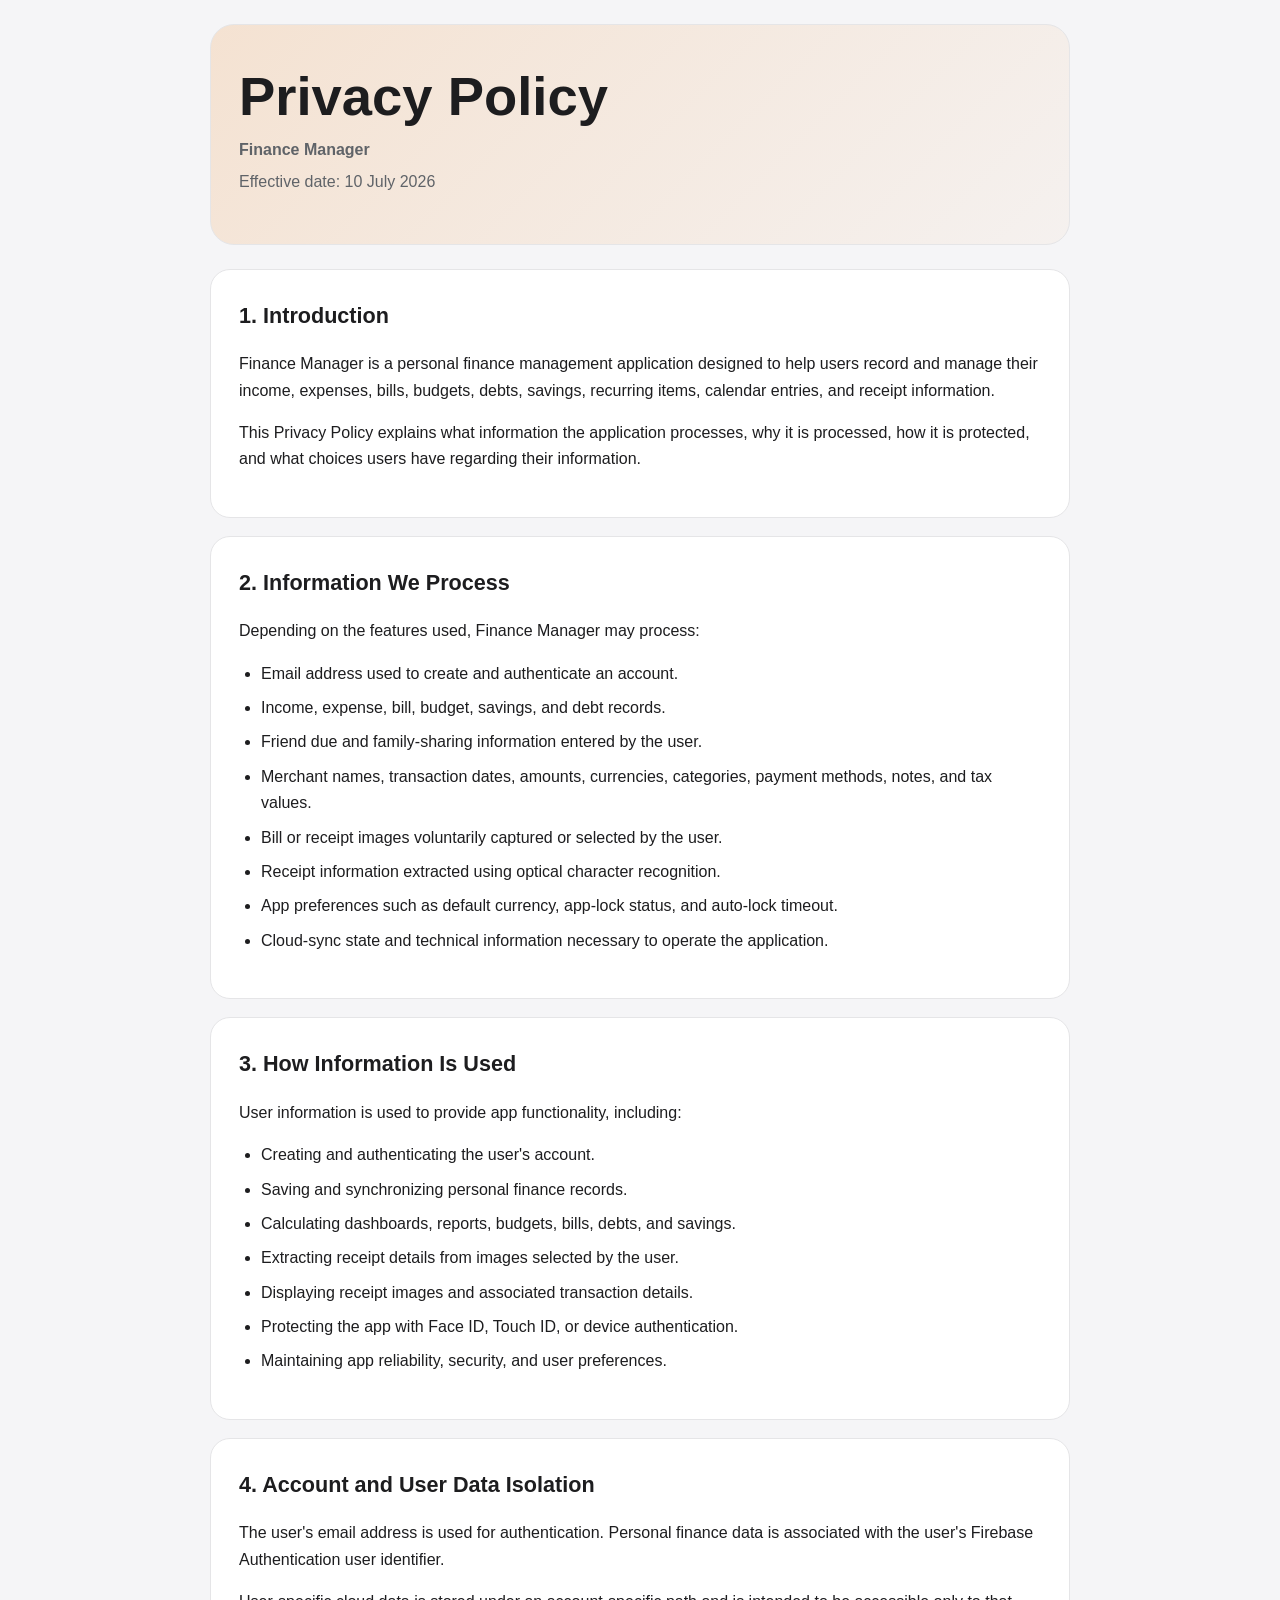
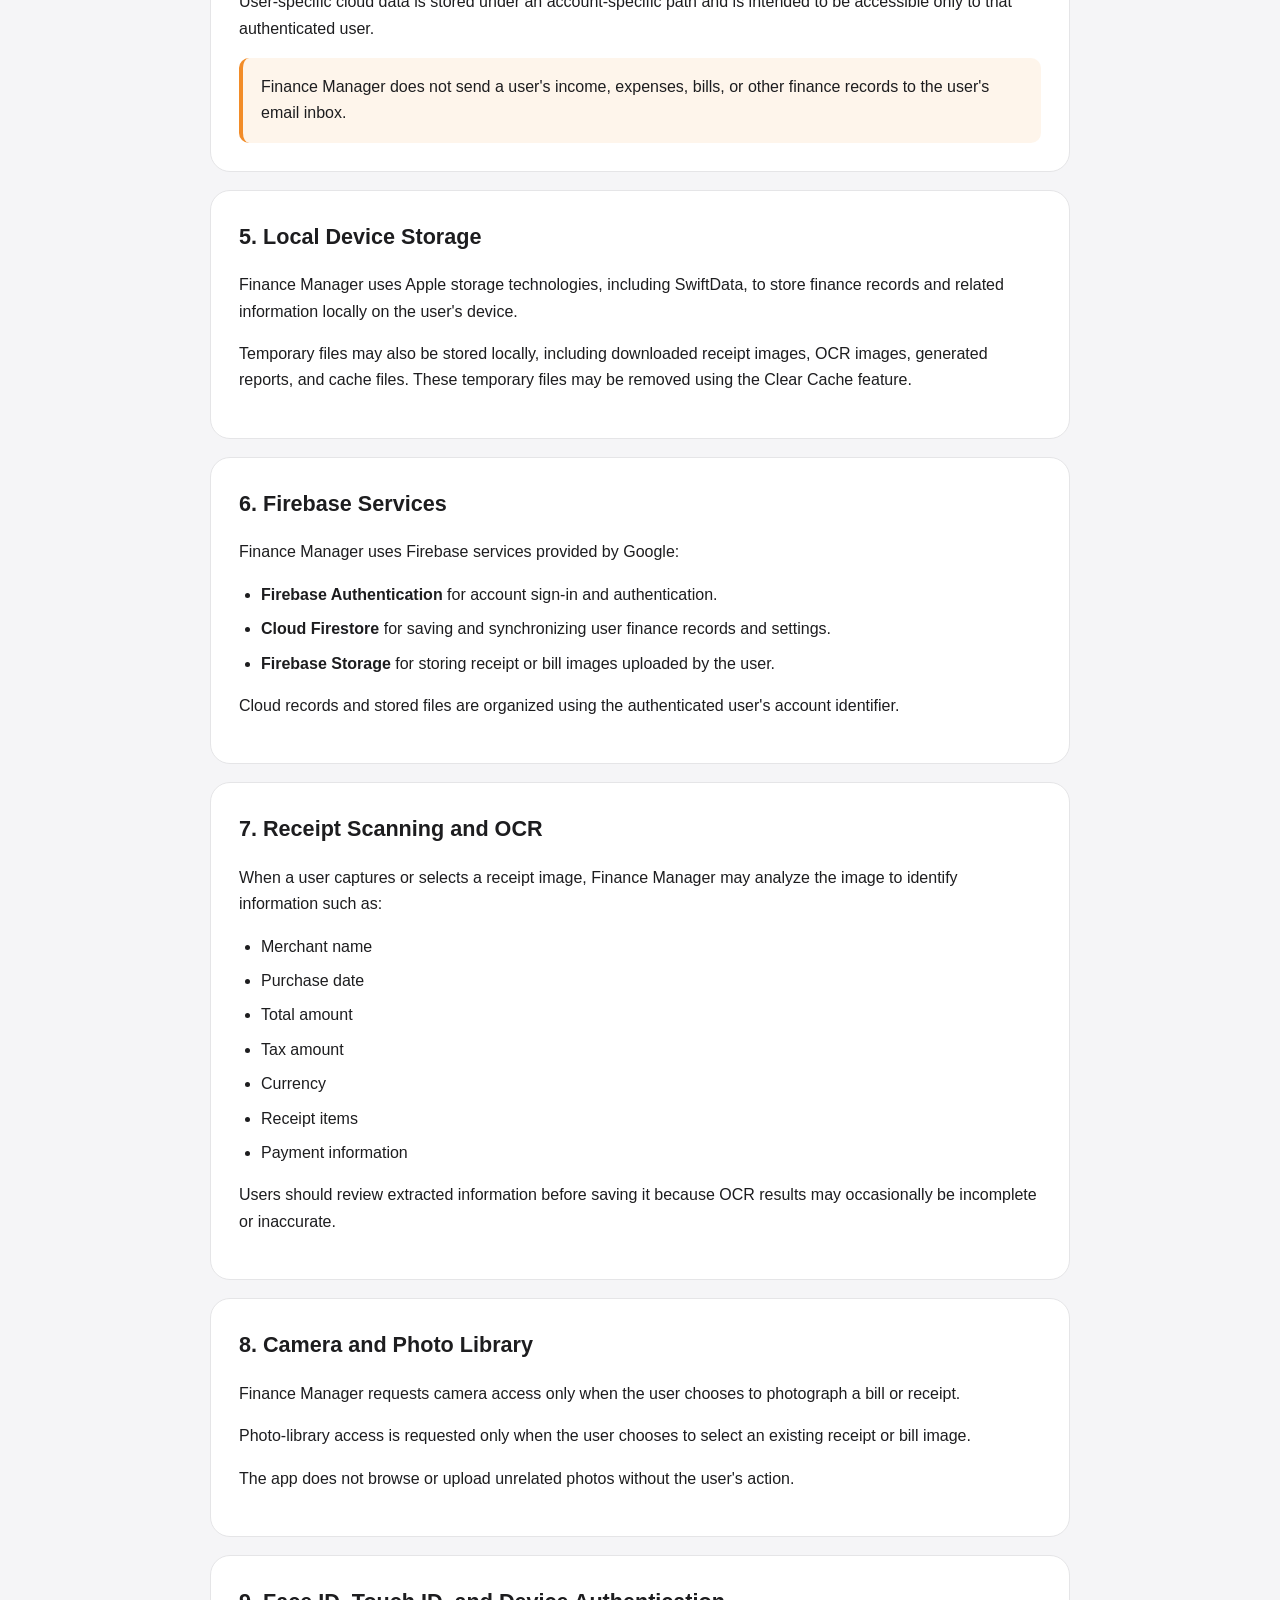
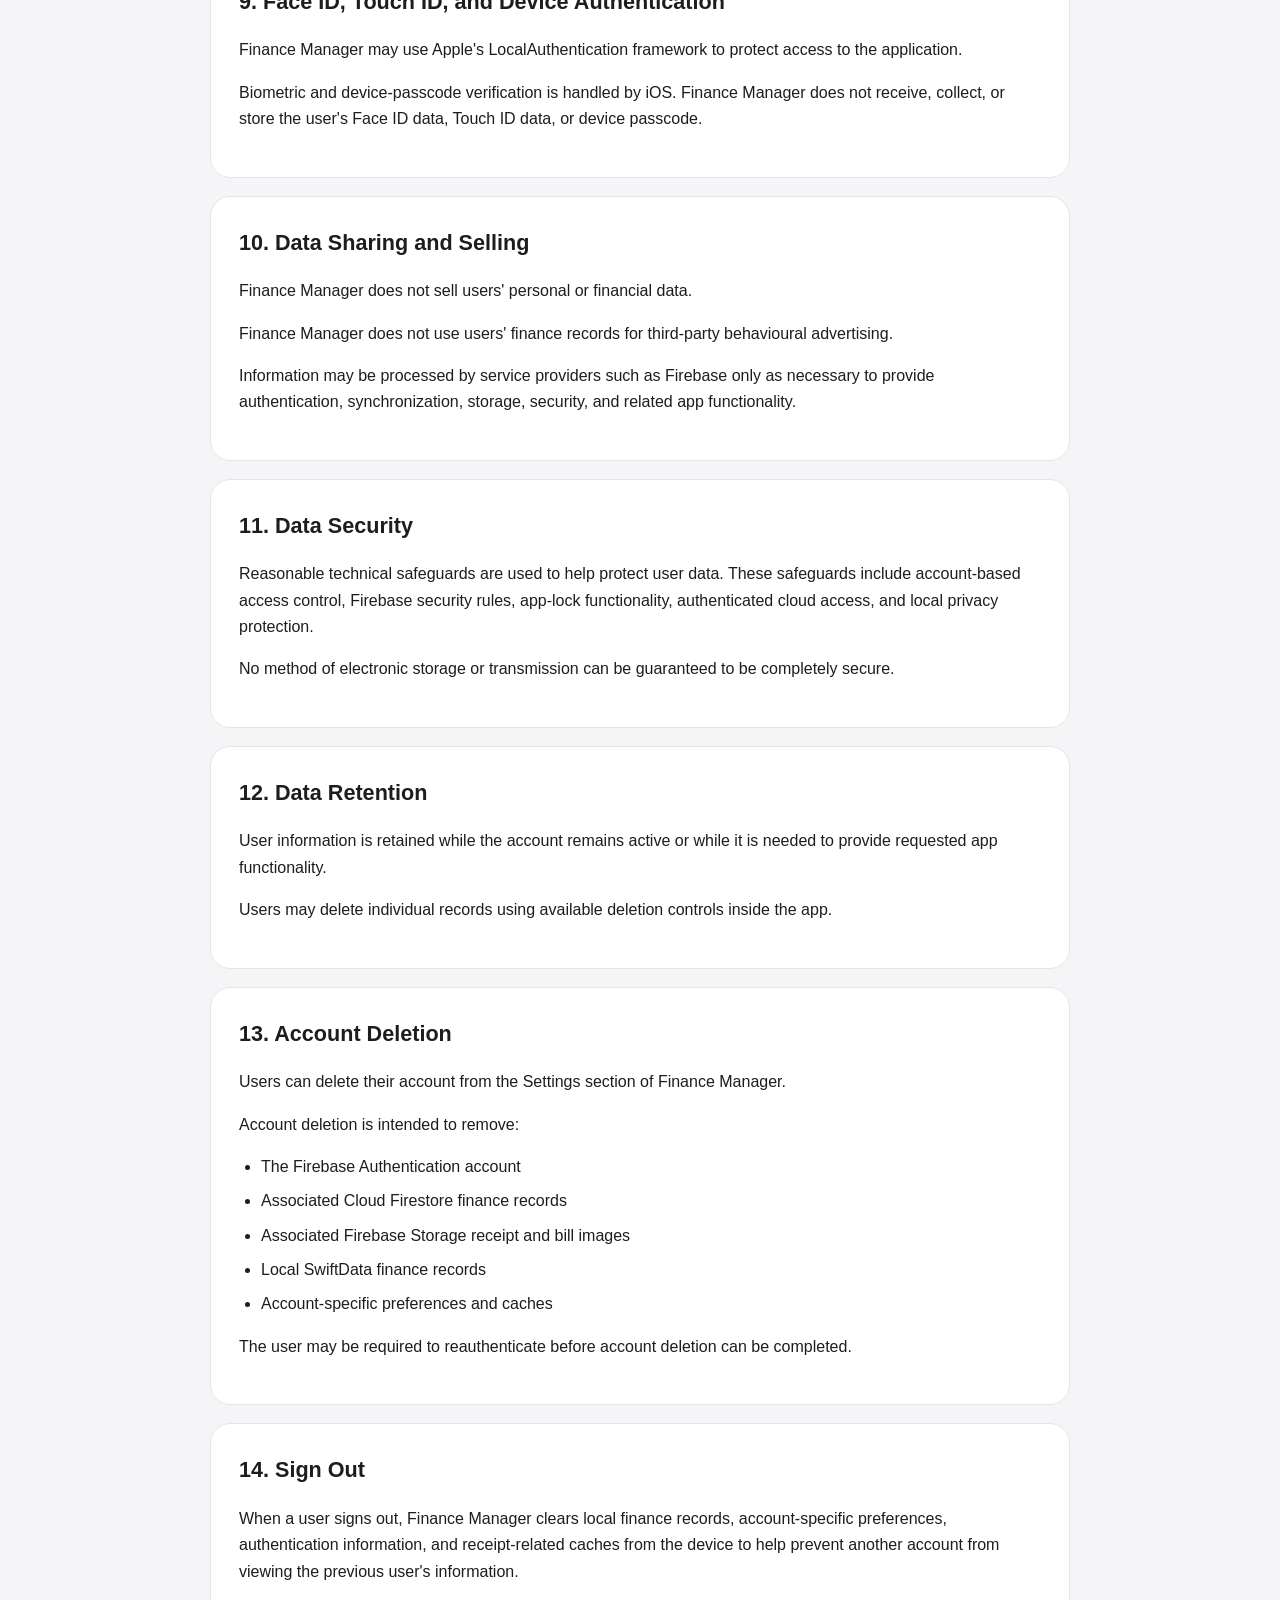
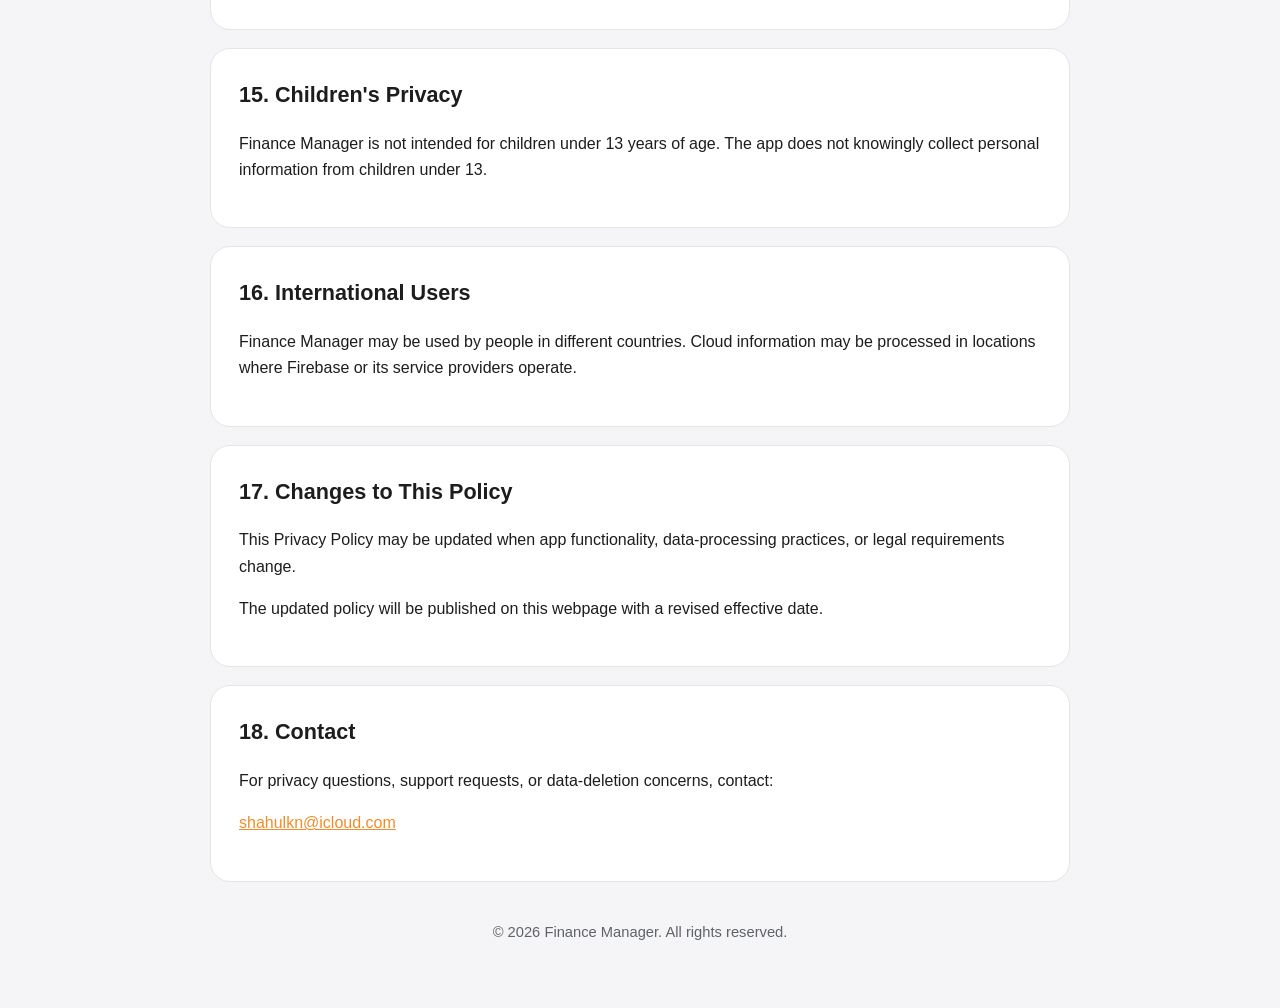
==== index.html @ 9b61ce88 "Create index.html" ====
<!DOCTYPE html>
<html lang="en">
<head>
    <meta charset="UTF-8">
    <meta name="viewport" content="width=device-width, initial-scale=1.0">

    <title>Privacy Policy | Finance Manager</title>

    <meta
        name="description"
        content="Privacy Policy for the Finance Manager personal finance application."
    >

    <style>
        :root {
            color-scheme: light dark;
            --background: #f5f5f7;
            --card: #ffffff;
            --text: #1d1d1f;
            --secondary: #5f6368;
            --accent: #f28c28;
            --border: #e5e5e7;
        }

        @media (prefers-color-scheme: dark) {
            :root {
                --background: #0d0d0f;
                --card: #1a1a1d;
                --text: #f5f5f7;
                --secondary: #b6b6ba;
                --border: #303034;
            }
        }

        * {
            box-sizing: border-box;
        }

        body {
            margin: 0;
            padding: 24px;
            background: var(--background);
            color: var(--text);
            font-family:
                -apple-system,
                BlinkMacSystemFont,
                "Segoe UI",
                Roboto,
                Helvetica,
                Arial,
                sans-serif;
            line-height: 1.65;
        }

        main {
            max-width: 860px;
            margin: 0 auto;
        }

        header {
            padding: 42px 28px;
            margin-bottom: 24px;
            border-radius: 24px;
            background: linear-gradient(
                135deg,
                rgba(242, 140, 40, 0.18),
                rgba(242, 140, 40, 0.04)
            );
            border: 1px solid var(--border);
        }

        h1 {
            margin: 0 0 10px;
            font-size: clamp(2rem, 5vw, 3.4rem);
            line-height: 1.1;
        }

        header p {
            margin: 6px 0;
            color: var(--secondary);
        }

        section {
            margin-bottom: 18px;
            padding: 28px;
            border: 1px solid var(--border);
            border-radius: 20px;
            background: var(--card);
        }

        h2 {
            margin-top: 0;
            font-size: 1.35rem;
        }

        ul {
            padding-left: 22px;
        }

        li {
            margin-bottom: 8px;
        }

        a {
            color: var(--accent);
        }

        .notice {
            padding: 16px 18px;
            border-left: 4px solid var(--accent);
            border-radius: 10px;
            background: rgba(242, 140, 40, 0.09);
        }

        footer {
            padding: 20px 8px 40px;
            text-align: center;
            color: var(--secondary);
            font-size: 0.92rem;
        }
    </style>
</head>

<body>
<main>

    <header>
        <h1>Privacy Policy</h1>
        <p><strong>Finance Manager</strong></p>
        <p>Effective date: 10 July 2026</p>
    </header>

    <section>
        <h2>1. Introduction</h2>

        <p>
            Finance Manager is a personal finance management application
            designed to help users record and manage their income, expenses,
            bills, budgets, debts, savings, recurring items, calendar entries,
            and receipt information.
        </p>

        <p>
            This Privacy Policy explains what information the application
            processes, why it is processed, how it is protected, and what
            choices users have regarding their information.
        </p>
    </section>

    <section>
        <h2>2. Information We Process</h2>

        <p>
            Depending on the features used, Finance Manager may process:
        </p>

        <ul>
            <li>Email address used to create and authenticate an account.</li>
            <li>Income, expense, bill, budget, savings, and debt records.</li>
            <li>Friend due and family-sharing information entered by the user.</li>
            <li>Merchant names, transaction dates, amounts, currencies, categories, payment methods, notes, and tax values.</li>
            <li>Bill or receipt images voluntarily captured or selected by the user.</li>
            <li>Receipt information extracted using optical character recognition.</li>
            <li>App preferences such as default currency, app-lock status, and auto-lock timeout.</li>
            <li>Cloud-sync state and technical information necessary to operate the application.</li>
        </ul>
    </section>

    <section>
        <h2>3. How Information Is Used</h2>

        <p>User information is used to provide app functionality, including:</p>

        <ul>
            <li>Creating and authenticating the user's account.</li>
            <li>Saving and synchronizing personal finance records.</li>
            <li>Calculating dashboards, reports, budgets, bills, debts, and savings.</li>
            <li>Extracting receipt details from images selected by the user.</li>
            <li>Displaying receipt images and associated transaction details.</li>
            <li>Protecting the app with Face ID, Touch ID, or device authentication.</li>
            <li>Maintaining app reliability, security, and user preferences.</li>
        </ul>
    </section>

    <section>
        <h2>4. Account and User Data Isolation</h2>

        <p>
            The user's email address is used for authentication.
            Personal finance data is associated with the user's Firebase
            Authentication user identifier.
        </p>

        <p>
            User-specific cloud data is stored under an account-specific path
            and is intended to be accessible only to that authenticated user.
        </p>

        <div class="notice">
            Finance Manager does not send a user's income, expenses, bills,
            or other finance records to the user's email inbox.
        </div>
    </section>

    <section>
        <h2>5. Local Device Storage</h2>

        <p>
            Finance Manager uses Apple storage technologies, including
            SwiftData, to store finance records and related information locally
            on the user's device.
        </p>

        <p>
            Temporary files may also be stored locally, including downloaded
            receipt images, OCR images, generated reports, and cache files.
            These temporary files may be removed using the Clear Cache feature.
        </p>
    </section>

    <section>
        <h2>6. Firebase Services</h2>

        <p>Finance Manager uses Firebase services provided by Google:</p>

        <ul>
            <li>
                <strong>Firebase Authentication</strong> for account sign-in
                and authentication.
            </li>

            <li>
                <strong>Cloud Firestore</strong> for saving and synchronizing
                user finance records and settings.
            </li>

            <li>
                <strong>Firebase Storage</strong> for storing receipt or bill
                images uploaded by the user.
            </li>
        </ul>

        <p>
            Cloud records and stored files are organized using the
            authenticated user's account identifier.
        </p>
    </section>

    <section>
        <h2>7. Receipt Scanning and OCR</h2>

        <p>
            When a user captures or selects a receipt image, Finance Manager
            may analyze the image to identify information such as:
        </p>

        <ul>
            <li>Merchant name</li>
            <li>Purchase date</li>
            <li>Total amount</li>
            <li>Tax amount</li>
            <li>Currency</li>
            <li>Receipt items</li>
            <li>Payment information</li>
        </ul>

        <p>
            Users should review extracted information before saving it because
            OCR results may occasionally be incomplete or inaccurate.
        </p>
    </section>

    <section>
        <h2>8. Camera and Photo Library</h2>

        <p>
            Finance Manager requests camera access only when the user chooses
            to photograph a bill or receipt.
        </p>

        <p>
            Photo-library access is requested only when the user chooses to
            select an existing receipt or bill image.
        </p>

        <p>
            The app does not browse or upload unrelated photos without the
            user's action.
        </p>
    </section>

    <section>
        <h2>9. Face ID, Touch ID, and Device Authentication</h2>

        <p>
            Finance Manager may use Apple's LocalAuthentication framework to
            protect access to the application.
        </p>

        <p>
            Biometric and device-passcode verification is handled by iOS.
            Finance Manager does not receive, collect, or store the user's
            Face ID data, Touch ID data, or device passcode.
        </p>
    </section>

    <section>
        <h2>10. Data Sharing and Selling</h2>

        <p>
            Finance Manager does not sell users' personal or financial data.
        </p>

        <p>
            Finance Manager does not use users' finance records for
            third-party behavioural advertising.
        </p>

        <p>
            Information may be processed by service providers such as Firebase
            only as necessary to provide authentication, synchronization,
            storage, security, and related app functionality.
        </p>
    </section>

    <section>
        <h2>11. Data Security</h2>

        <p>
            Reasonable technical safeguards are used to help protect user data.
            These safeguards include account-based access control, Firebase
            security rules, app-lock functionality, authenticated cloud access,
            and local privacy protection.
        </p>

        <p>
            No method of electronic storage or transmission can be guaranteed
            to be completely secure.
        </p>
    </section>

    <section>
        <h2>12. Data Retention</h2>

        <p>
            User information is retained while the account remains active or
            while it is needed to provide requested app functionality.
        </p>

        <p>
            Users may delete individual records using available deletion
            controls inside the app.
        </p>
    </section>

    <section>
        <h2>13. Account Deletion</h2>

        <p>
            Users can delete their account from the Settings section of
            Finance Manager.
        </p>

        <p>Account deletion is intended to remove:</p>

        <ul>
            <li>The Firebase Authentication account</li>
            <li>Associated Cloud Firestore finance records</li>
            <li>Associated Firebase Storage receipt and bill images</li>
            <li>Local SwiftData finance records</li>
            <li>Account-specific preferences and caches</li>
        </ul>

        <p>
            The user may be required to reauthenticate before account deletion
            can be completed.
        </p>
    </section>

    <section>
        <h2>14. Sign Out</h2>

        <p>
            When a user signs out, Finance Manager clears local finance records,
            account-specific preferences, authentication information, and
            receipt-related caches from the device to help prevent another
            account from viewing the previous user's information.
        </p>
    </section>

    <section>
        <h2>15. Children's Privacy</h2>

        <p>
            Finance Manager is not intended for children under 13 years of age.
            The app does not knowingly collect personal information from
            children under 13.
        </p>
    </section>

    <section>
        <h2>16. International Users</h2>

        <p>
            Finance Manager may be used by people in different countries.
            Cloud information may be processed in locations where Firebase or
            its service providers operate.
        </p>
    </section>

    <section>
        <h2>17. Changes to This Policy</h2>

        <p>
            This Privacy Policy may be updated when app functionality,
            data-processing practices, or legal requirements change.
        </p>

        <p>
            The updated policy will be published on this webpage with a revised
            effective date.
        </p>
    </section>

    <section>
        <h2>18. Contact</h2>

        <p>
            For privacy questions, support requests, or data-deletion concerns,
            contact:
        </p>

        <p>
            <a href="mailto:shahulkn@icloud.com">
                shahulkn@icloud.com
            </a>
        </p>
    </section>

    <footer>
        © 2026 Finance Manager. All rights reserved.
    </footer>

</main>
</body>
</html>
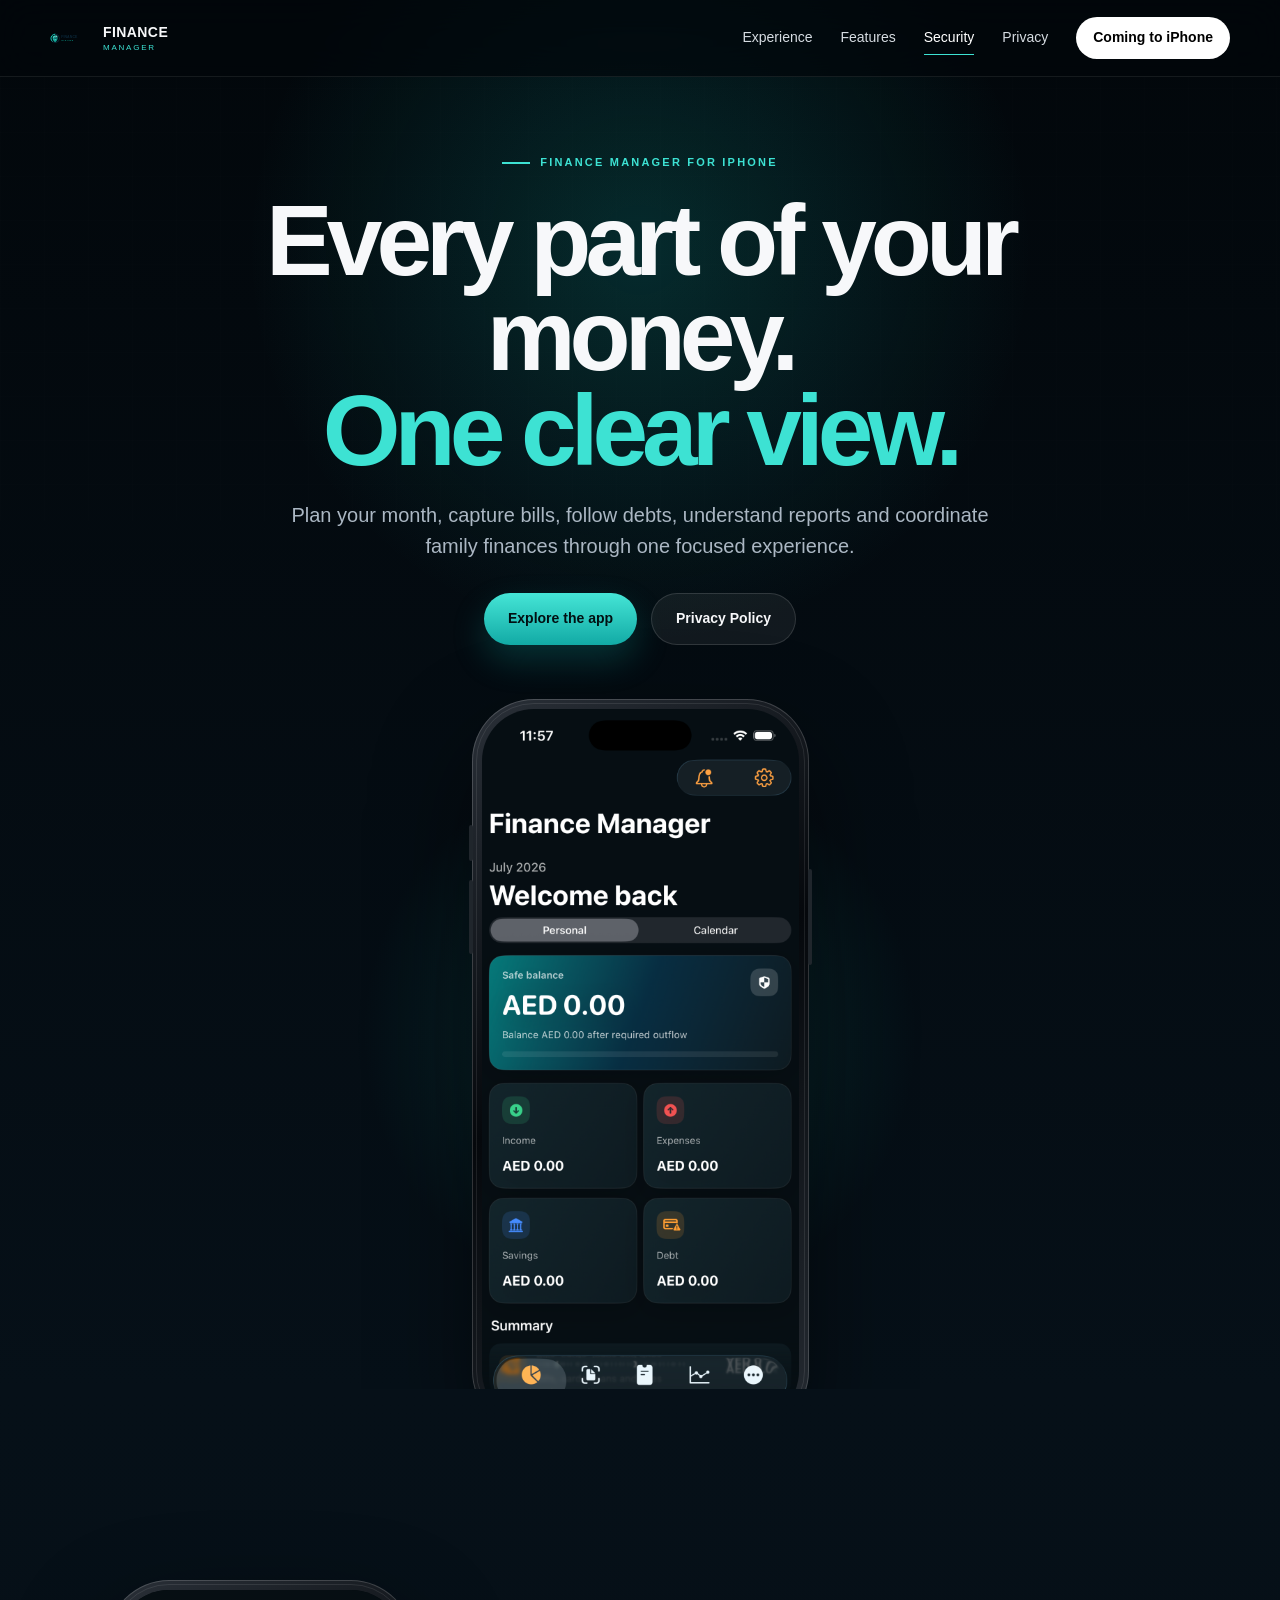
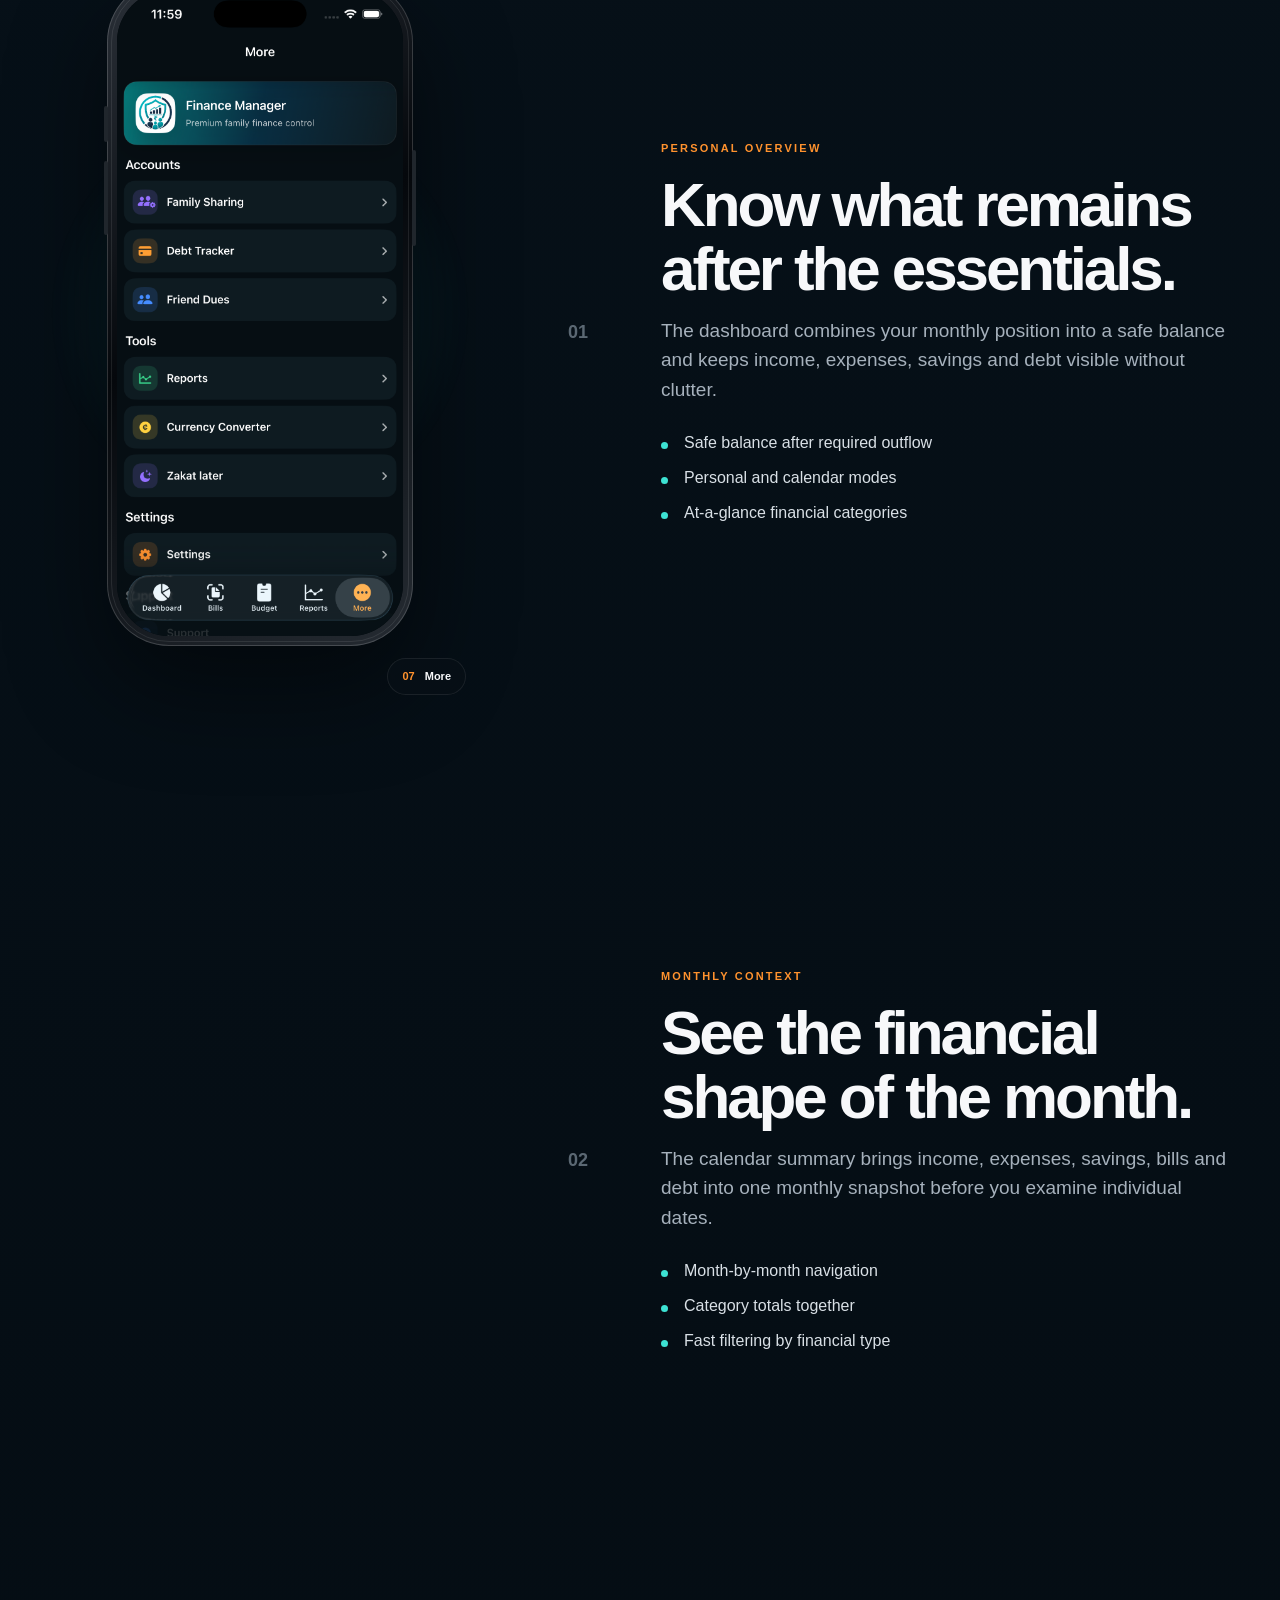
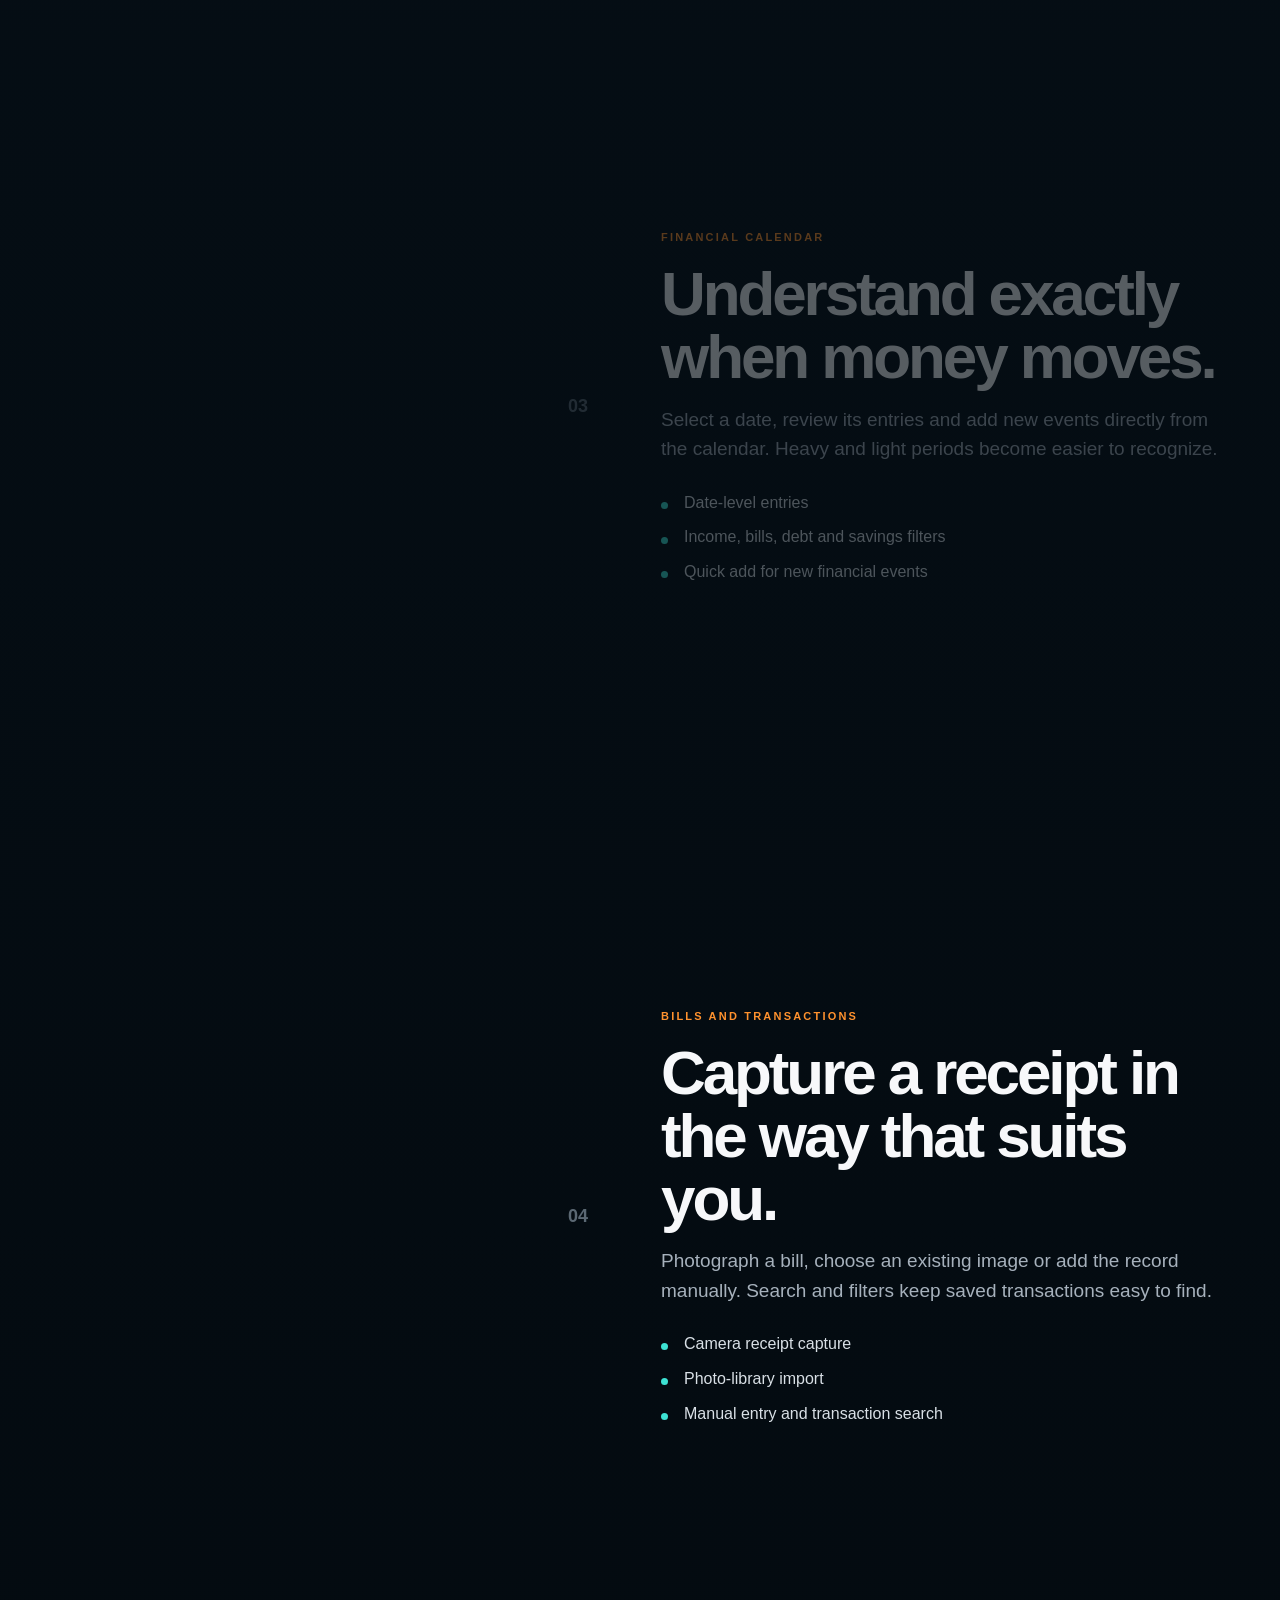
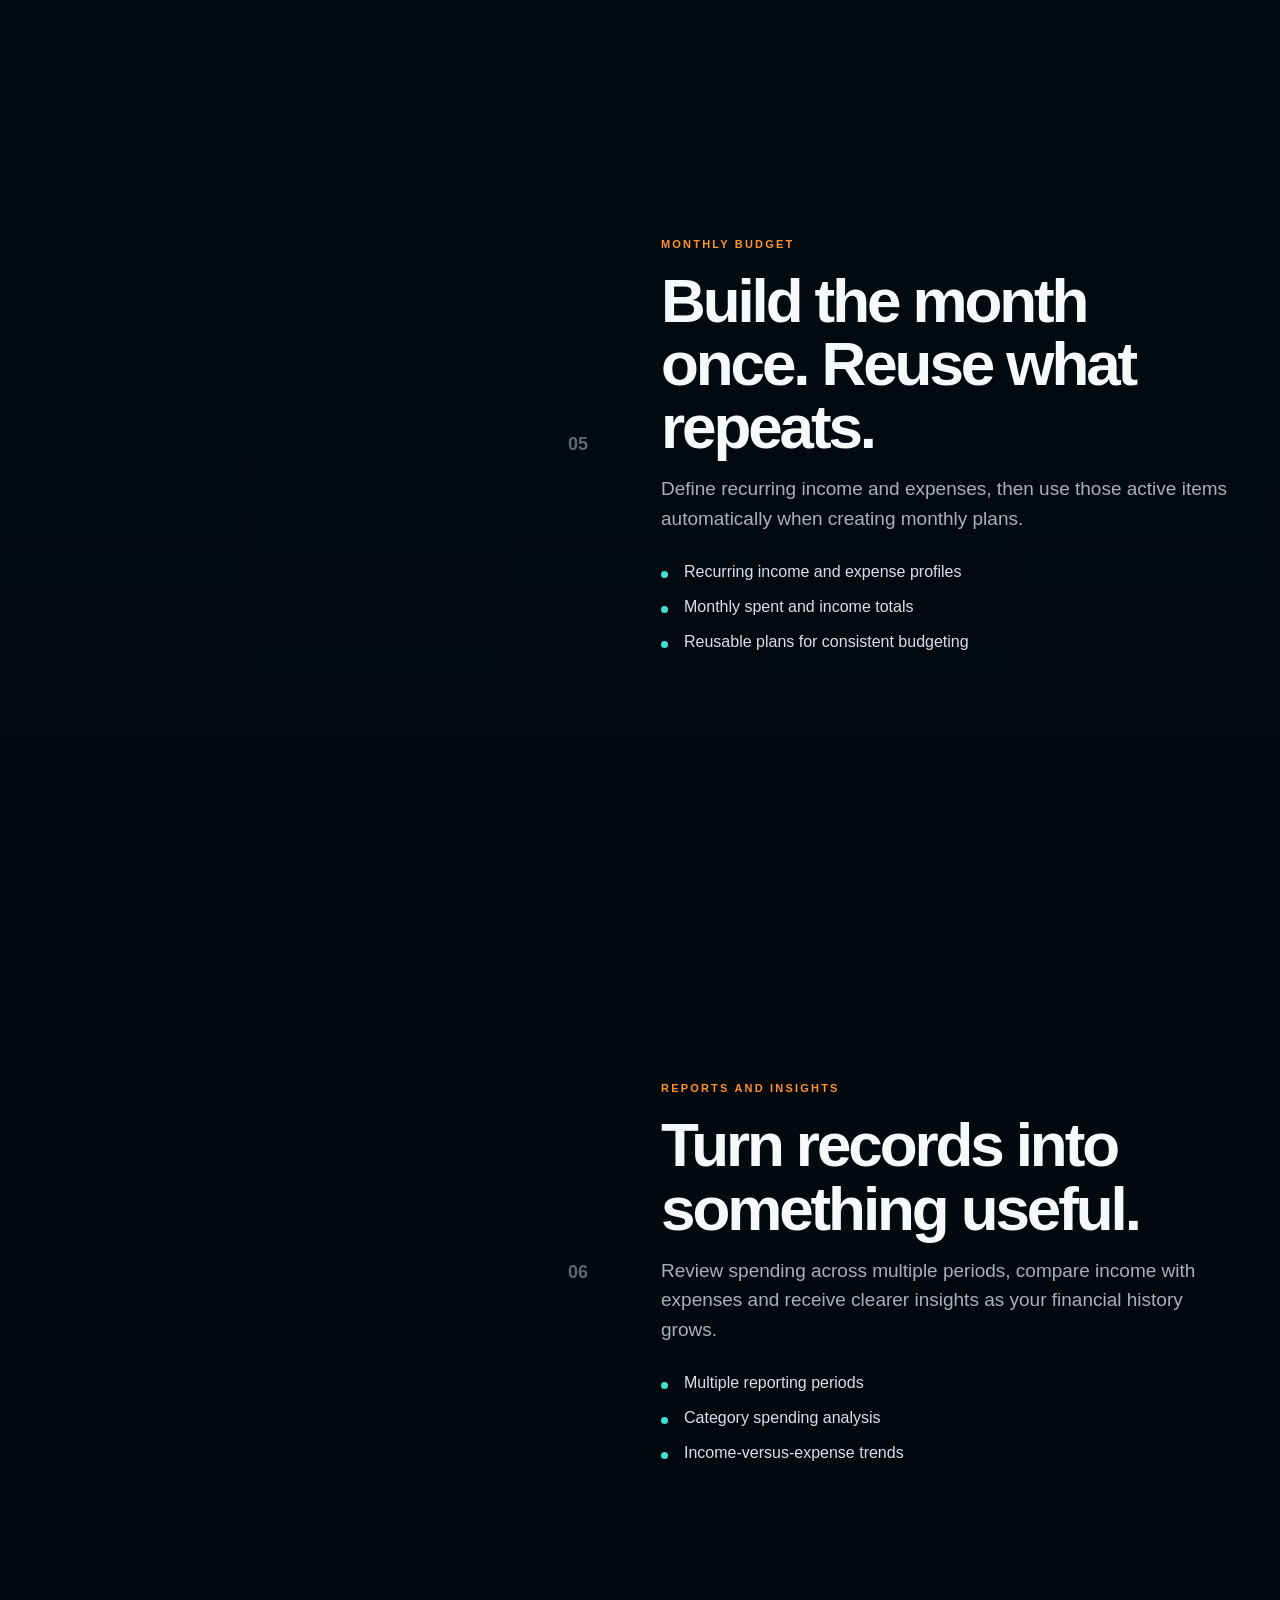
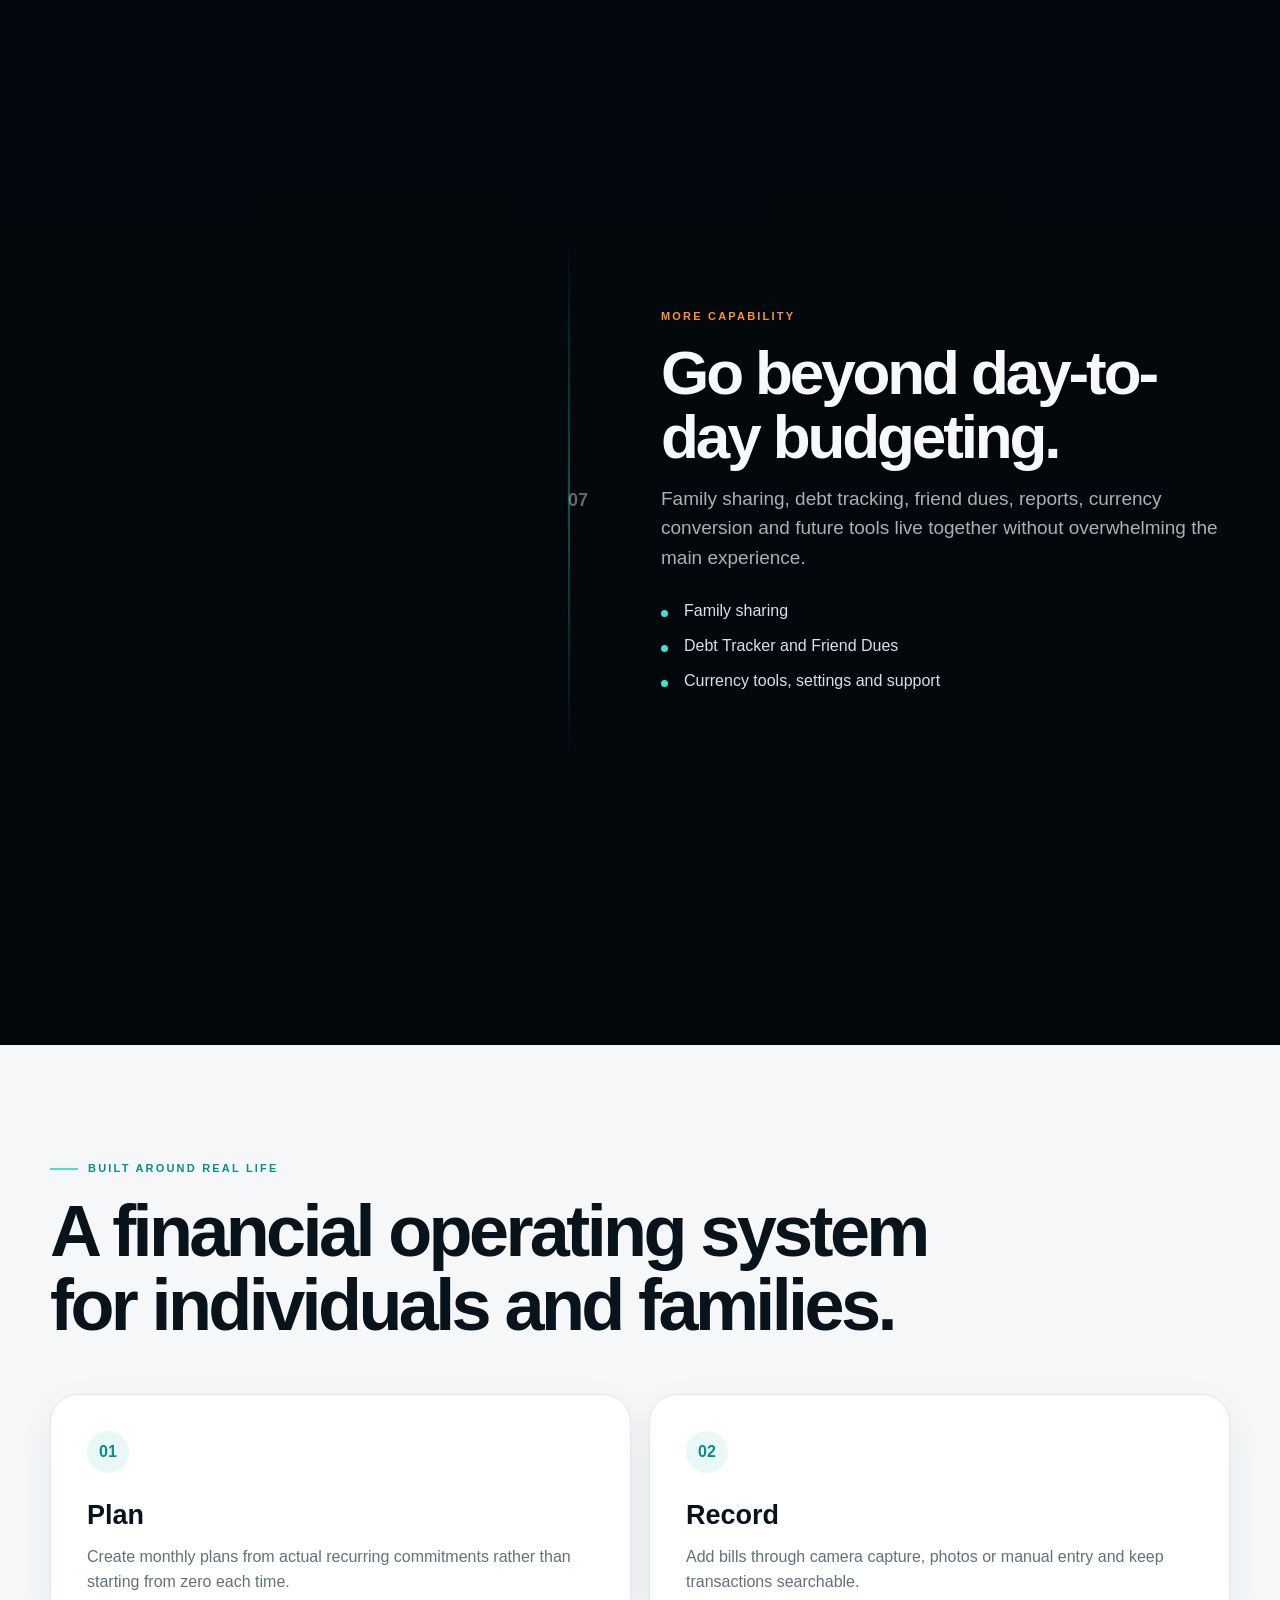
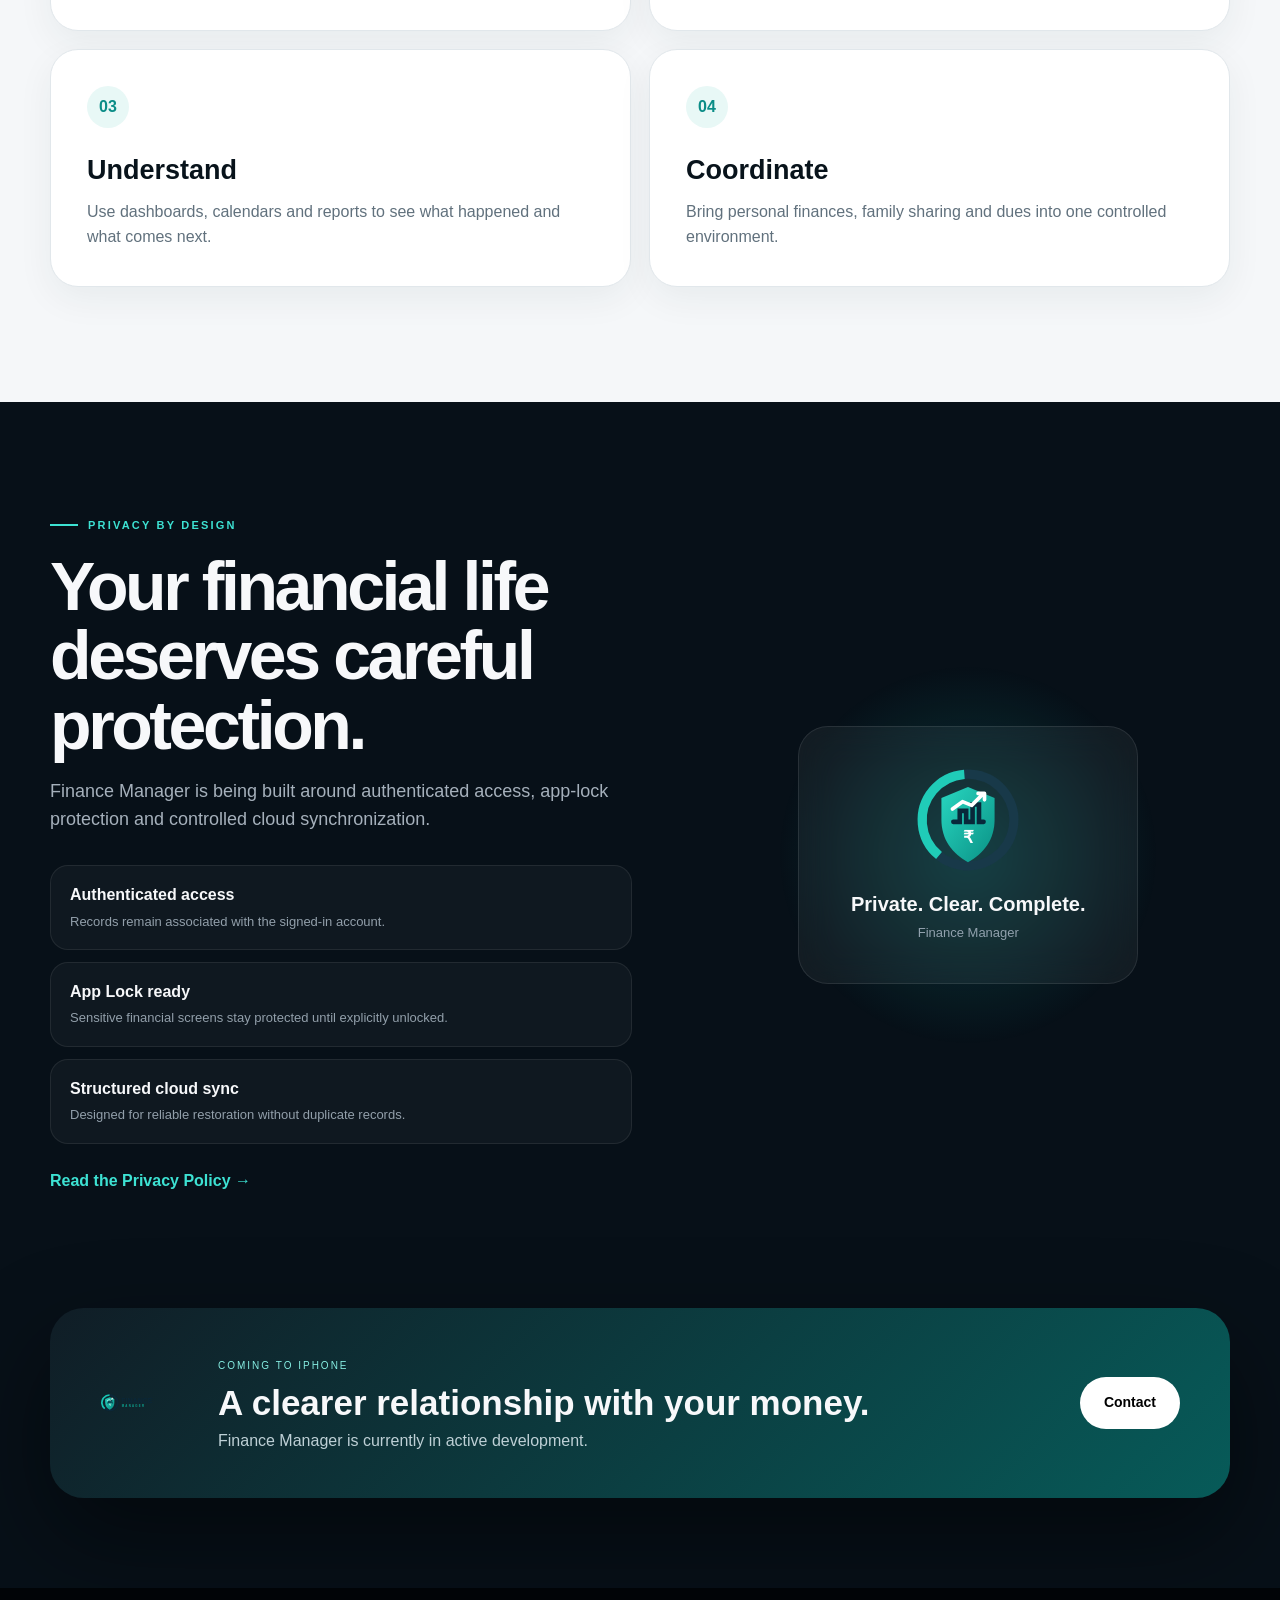
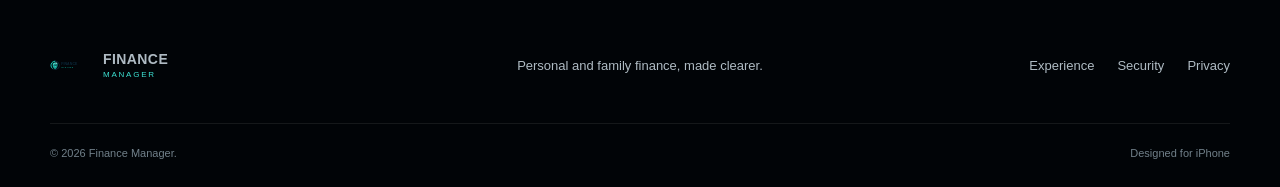
==== commit fec9cd15: "Add files via upload Publish Finance Manager website" ====
--- a/index.html
+++ b/index.html
@@ -1,446 +1,205 @@
 <!DOCTYPE html>
 <html lang="en">
 <head>
-    <meta charset="UTF-8">
-    <meta name="viewport" content="width=device-width, initial-scale=1.0">
-
-    <title>Privacy Policy | Finance Manager</title>
-
-    <meta
-        name="description"
-        content="Privacy Policy for the Finance Manager personal finance application."
-    >
-
-    <style>
-        :root {
-            color-scheme: light dark;
-            --background: #f5f5f7;
-            --card: #ffffff;
-            --text: #1d1d1f;
-            --secondary: #5f6368;
-            --accent: #f28c28;
-            --border: #e5e5e7;
-        }
-
-        @media (prefers-color-scheme: dark) {
-            :root {
-                --background: #0d0d0f;
-                --card: #1a1a1d;
-                --text: #f5f5f7;
-                --secondary: #b6b6ba;
-                --border: #303034;
-            }
-        }
-
-        * {
-            box-sizing: border-box;
-        }
-
-        body {
-            margin: 0;
-            padding: 24px;
-            background: var(--background);
-            color: var(--text);
-            font-family:
-                -apple-system,
-                BlinkMacSystemFont,
-                "Segoe UI",
-                Roboto,
-                Helvetica,
-                Arial,
-                sans-serif;
-            line-height: 1.65;
-        }
-
-        main {
-            max-width: 860px;
-            margin: 0 auto;
-        }
-
-        header {
-            padding: 42px 28px;
-            margin-bottom: 24px;
-            border-radius: 24px;
-            background: linear-gradient(
-                135deg,
-                rgba(242, 140, 40, 0.18),
-                rgba(242, 140, 40, 0.04)
-            );
-            border: 1px solid var(--border);
-        }
-
-        h1 {
-            margin: 0 0 10px;
-            font-size: clamp(2rem, 5vw, 3.4rem);
-            line-height: 1.1;
-        }
-
-        header p {
-            margin: 6px 0;
-            color: var(--secondary);
-        }
-
-        section {
-            margin-bottom: 18px;
-            padding: 28px;
-            border: 1px solid var(--border);
-            border-radius: 20px;
-            background: var(--card);
-        }
-
-        h2 {
-            margin-top: 0;
-            font-size: 1.35rem;
-        }
-
-        ul {
-            padding-left: 22px;
-        }
-
-        li {
-            margin-bottom: 8px;
-        }
-
-        a {
-            color: var(--accent);
-        }
-
-        .notice {
-            padding: 16px 18px;
-            border-left: 4px solid var(--accent);
-            border-radius: 10px;
-            background: rgba(242, 140, 40, 0.09);
-        }
-
-        footer {
-            padding: 20px 8px 40px;
-            text-align: center;
-            color: var(--secondary);
-            font-size: 0.92rem;
-        }
-    </style>
+  <meta charset="UTF-8" />
+  <meta name="viewport" content="width=device-width, initial-scale=1.0" />
+  <meta name="description" content="Finance Manager is a private iPhone app for budgets, bills, debt, reports, recurring expenses and family finances." />
+  <meta name="theme-color" content="#02070b" />
+  <meta property="og:title" content="Finance Manager — Your complete financial picture" />
+  <meta property="og:description" content="See Finance Manager in action through its real iPhone interface." />
+  <meta property="og:type" content="website" />
+  <title>Finance Manager — Your complete financial picture</title>
+  <link rel="icon" href="assets/favicon.svg" type="image/svg+xml" />
+  <link rel="stylesheet" href="styles.css" />
 </head>
-
 <body>
-<main>
-
-    <header>
-        <h1>Privacy Policy</h1>
-        <p><strong>Finance Manager</strong></p>
-        <p>Effective date: 10 July 2026</p>
-    </header>
-
-    <section>
-        <h2>1. Introduction</h2>
-
+  <header class="site-header" id="top">
+    <div class="container nav-wrap">
+      <a class="brand" href="#top" aria-label="Finance Manager home">
+        <img src="assets/logo.svg" alt="" width="42" height="42" />
+        <span><strong>Finance</strong><small>Manager</small></span>
+      </a>
+      <button class="menu-button" aria-label="Open navigation" aria-expanded="false">☰</button>
+      <nav class="nav-links" aria-label="Main navigation">
+        <a href="#experience">Experience</a>
+        <a href="#features">Features</a>
+        <a href="#security">Security</a>
+        <a href="privacy.html">Privacy</a>
+        <a class="nav-cta" href="#download">Coming to iPhone</a>
+      </nav>
+    </div>
+  </header>
+
+  <main>
+    <section class="hero">
+      <div class="hero-grid-pattern"></div>
+      <div class="container hero-content">
+        <div class="eyebrow center"><span></span> Finance Manager for iPhone</div>
+        <h1>Every part of your money.<br /><em>One clear view.</em></h1>
         <p>
-            Finance Manager is a personal finance management application
-            designed to help users record and manage their income, expenses,
-            bills, budgets, debts, savings, recurring items, calendar entries,
-            and receipt information.
+          Plan your month, capture bills, follow debts, understand reports and coordinate family finances through one focused experience.
         </p>
-
-        <p>
-            This Privacy Policy explains what information the application
-            processes, why it is processed, how it is protected, and what
-            choices users have regarding their information.
-        </p>
-    </section>
-
-    <section>
-        <h2>2. Information We Process</h2>
-
-        <p>
-            Depending on the features used, Finance Manager may process:
-        </p>
-
-        <ul>
-            <li>Email address used to create and authenticate an account.</li>
-            <li>Income, expense, bill, budget, savings, and debt records.</li>
-            <li>Friend due and family-sharing information entered by the user.</li>
-            <li>Merchant names, transaction dates, amounts, currencies, categories, payment methods, notes, and tax values.</li>
-            <li>Bill or receipt images voluntarily captured or selected by the user.</li>
-            <li>Receipt information extracted using optical character recognition.</li>
-            <li>App preferences such as default currency, app-lock status, and auto-lock timeout.</li>
-            <li>Cloud-sync state and technical information necessary to operate the application.</li>
-        </ul>
-    </section>
-
-    <section>
-        <h2>3. How Information Is Used</h2>
-
-        <p>User information is used to provide app functionality, including:</p>
-
-        <ul>
-            <li>Creating and authenticating the user's account.</li>
-            <li>Saving and synchronizing personal finance records.</li>
-            <li>Calculating dashboards, reports, budgets, bills, debts, and savings.</li>
-            <li>Extracting receipt details from images selected by the user.</li>
-            <li>Displaying receipt images and associated transaction details.</li>
-            <li>Protecting the app with Face ID, Touch ID, or device authentication.</li>
-            <li>Maintaining app reliability, security, and user preferences.</li>
-        </ul>
-    </section>
-
-    <section>
-        <h2>4. Account and User Data Isolation</h2>
-
-        <p>
-            The user's email address is used for authentication.
-            Personal finance data is associated with the user's Firebase
-            Authentication user identifier.
-        </p>
-
-        <p>
-            User-specific cloud data is stored under an account-specific path
-            and is intended to be accessible only to that authenticated user.
-        </p>
-
-        <div class="notice">
-            Finance Manager does not send a user's income, expenses, bills,
-            or other finance records to the user's email inbox.
-        </div>
-    </section>
-
-    <section>
-        <h2>5. Local Device Storage</h2>
-
-        <p>
-            Finance Manager uses Apple storage technologies, including
-            SwiftData, to store finance records and related information locally
-            on the user's device.
-        </p>
-
-        <p>
-            Temporary files may also be stored locally, including downloaded
-            receipt images, OCR images, generated reports, and cache files.
-            These temporary files may be removed using the Clear Cache feature.
-        </p>
-    </section>
-
-    <section>
-        <h2>6. Firebase Services</h2>
-
-        <p>Finance Manager uses Firebase services provided by Google:</p>
-
-        <ul>
-            <li>
-                <strong>Firebase Authentication</strong> for account sign-in
-                and authentication.
-            </li>
-
-            <li>
-                <strong>Cloud Firestore</strong> for saving and synchronizing
-                user finance records and settings.
-            </li>
-
-            <li>
-                <strong>Firebase Storage</strong> for storing receipt or bill
-                images uploaded by the user.
-            </li>
-        </ul>
-
-        <p>
-            Cloud records and stored files are organized using the
-            authenticated user's account identifier.
-        </p>
-    </section>
-
-    <section>
-        <h2>7. Receipt Scanning and OCR</h2>
-
-        <p>
-            When a user captures or selects a receipt image, Finance Manager
-            may analyze the image to identify information such as:
-        </p>
-
-        <ul>
-            <li>Merchant name</li>
-            <li>Purchase date</li>
-            <li>Total amount</li>
-            <li>Tax amount</li>
-            <li>Currency</li>
-            <li>Receipt items</li>
-            <li>Payment information</li>
-        </ul>
-
-        <p>
-            Users should review extracted information before saving it because
-            OCR results may occasionally be incomplete or inaccurate.
-        </p>
-    </section>
-
-    <section>
-        <h2>8. Camera and Photo Library</h2>
-
-        <p>
-            Finance Manager requests camera access only when the user chooses
-            to photograph a bill or receipt.
-        </p>
-
-        <p>
-            Photo-library access is requested only when the user chooses to
-            select an existing receipt or bill image.
-        </p>
-
-        <p>
-            The app does not browse or upload unrelated photos without the
-            user's action.
-        </p>
-    </section>
-
-    <section>
-        <h2>9. Face ID, Touch ID, and Device Authentication</h2>
-
-        <p>
-            Finance Manager may use Apple's LocalAuthentication framework to
-            protect access to the application.
-        </p>
-
-        <p>
-            Biometric and device-passcode verification is handled by iOS.
-            Finance Manager does not receive, collect, or store the user's
-            Face ID data, Touch ID data, or device passcode.
-        </p>
-    </section>
-
-    <section>
-        <h2>10. Data Sharing and Selling</h2>
-
-        <p>
-            Finance Manager does not sell users' personal or financial data.
-        </p>
-
-        <p>
-            Finance Manager does not use users' finance records for
-            third-party behavioural advertising.
-        </p>
-
-        <p>
-            Information may be processed by service providers such as Firebase
-            only as necessary to provide authentication, synchronization,
-            storage, security, and related app functionality.
-        </p>
-    </section>
-
-    <section>
-        <h2>11. Data Security</h2>
-
-        <p>
-            Reasonable technical safeguards are used to help protect user data.
-            These safeguards include account-based access control, Firebase
-            security rules, app-lock functionality, authenticated cloud access,
-            and local privacy protection.
-        </p>
-
-        <p>
-            No method of electronic storage or transmission can be guaranteed
-            to be completely secure.
-        </p>
-    </section>
-
-    <section>
-        <h2>12. Data Retention</h2>
-
-        <p>
-            User information is retained while the account remains active or
-            while it is needed to provide requested app functionality.
-        </p>
-
-        <p>
-            Users may delete individual records using available deletion
-            controls inside the app.
-        </p>
-    </section>
-
-    <section>
-        <h2>13. Account Deletion</h2>
-
-        <p>
-            Users can delete their account from the Settings section of
-            Finance Manager.
-        </p>
-
-        <p>Account deletion is intended to remove:</p>
-
-        <ul>
-            <li>The Firebase Authentication account</li>
-            <li>Associated Cloud Firestore finance records</li>
-            <li>Associated Firebase Storage receipt and bill images</li>
-            <li>Local SwiftData finance records</li>
-            <li>Account-specific preferences and caches</li>
-        </ul>
-
-        <p>
-            The user may be required to reauthenticate before account deletion
-            can be completed.
-        </p>
-    </section>
-
-    <section>
-        <h2>14. Sign Out</h2>
-
-        <p>
-            When a user signs out, Finance Manager clears local finance records,
-            account-specific preferences, authentication information, and
-            receipt-related caches from the device to help prevent another
-            account from viewing the previous user's information.
-        </p>
-    </section>
-
-    <section>
-        <h2>15. Children's Privacy</h2>
-
-        <p>
-            Finance Manager is not intended for children under 13 years of age.
-            The app does not knowingly collect personal information from
-            children under 13.
-        </p>
-    </section>
-
-    <section>
-        <h2>16. International Users</h2>
-
-        <p>
-            Finance Manager may be used by people in different countries.
-            Cloud information may be processed in locations where Firebase or
-            its service providers operate.
-        </p>
-    </section>
-
-    <section>
-        <h2>17. Changes to This Policy</h2>
-
-        <p>
-            This Privacy Policy may be updated when app functionality,
-            data-processing practices, or legal requirements change.
-        </p>
-
-        <p>
-            The updated policy will be published on this webpage with a revised
-            effective date.
-        </p>
-    </section>
-
-    <section>
-        <h2>18. Contact</h2>
-
-        <p>
-            For privacy questions, support requests, or data-deletion concerns,
-            contact:
-        </p>
-
-        <p>
-            <a href="mailto:shahulkn@icloud.com">
-                shahulkn@icloud.com
-            </a>
-        </p>
-    </section>
-
-    <footer>
-        © 2026 Finance Manager. All rights reserved.
-    </footer>
-
-</main>
+        <div class="hero-actions">
+          <a class="button primary" href="#experience">Explore the app</a>
+          <a class="button ghost" href="privacy.html">Privacy Policy</a>
+        </div>
+      </div>
+      <div class="container hero-phone-wrap">
+        <div class="hero-halo"></div>
+        <div class="iphone iphone-hero">
+          <div class="iphone-side left-one"></div><div class="iphone-side left-two"></div><div class="iphone-side right-one"></div>
+          <div class="iphone-screen"><img src="assets/screens/dashboard.png" alt="Finance Manager dashboard screen" /></div>
+        </div>
+      </div>
+    </section>
+
+    <section class="story" id="experience">
+      <div class="container story-layout">
+        <div class="phone-column">
+          <div class="phone-sticky">
+            <div class="phone-glow"></div>
+            <div class="iphone story-phone">
+              <div class="iphone-side left-one"></div><div class="iphone-side left-two"></div><div class="iphone-side right-one"></div>
+              <div class="iphone-screen screen-stack" aria-live="polite">
+                <img class="app-screen active" data-screen="dashboard" src="assets/screens/dashboard.png" alt="Finance Manager personal dashboard" />
+                <img class="app-screen" data-screen="calendar-summary" src="assets/screens/calendar-summary.png" alt="Finance Manager calendar summary" />
+                <img class="app-screen" data-screen="calendar" src="assets/screens/calendar.png" alt="Finance Manager financial calendar" />
+                <img class="app-screen" data-screen="bills" src="assets/screens/bills.png" alt="Finance Manager bills and transactions" />
+                <img class="app-screen" data-screen="budget" src="assets/screens/budget.png" alt="Finance Manager monthly budget" />
+                <img class="app-screen" data-screen="reports" src="assets/screens/reports.png" alt="Finance Manager reports" />
+                <img class="app-screen" data-screen="more" src="assets/screens/more.png" alt="Finance Manager tools and accounts" />
+              </div>
+            </div>
+            <div class="screen-caption"><span id="screen-number">01</span><strong id="screen-name">Dashboard</strong></div>
+          </div>
+        </div>
+
+        <div class="story-copy">
+          <article class="story-step active" data-screen="dashboard" data-label="Dashboard" data-number="01">
+            <span class="step-number">01</span>
+            <div>
+              <div class="step-kicker">Personal overview</div>
+              <h2>Know what remains after the essentials.</h2>
+              <p>The dashboard combines your monthly position into a safe balance and keeps income, expenses, savings and debt visible without clutter.</p>
+              <ul><li>Safe balance after required outflow</li><li>Personal and calendar modes</li><li>At-a-glance financial categories</li></ul>
+            </div>
+          </article>
+
+          <article class="story-step" data-screen="calendar-summary" data-label="Calendar Summary" data-number="02">
+            <span class="step-number">02</span>
+            <div>
+              <div class="step-kicker">Monthly context</div>
+              <h2>See the financial shape of the month.</h2>
+              <p>The calendar summary brings income, expenses, savings, bills and debt into one monthly snapshot before you examine individual dates.</p>
+              <ul><li>Month-by-month navigation</li><li>Category totals together</li><li>Fast filtering by financial type</li></ul>
+            </div>
+          </article>
+
+          <article class="story-step" data-screen="calendar" data-label="Calendar" data-number="03">
+            <span class="step-number">03</span>
+            <div>
+              <div class="step-kicker">Financial calendar</div>
+              <h2>Understand exactly when money moves.</h2>
+              <p>Select a date, review its entries and add new events directly from the calendar. Heavy and light periods become easier to recognize.</p>
+              <ul><li>Date-level entries</li><li>Income, bills, debt and savings filters</li><li>Quick add for new financial events</li></ul>
+            </div>
+          </article>
+
+          <article class="story-step" data-screen="bills" data-label="Bills" data-number="04">
+            <span class="step-number">04</span>
+            <div>
+              <div class="step-kicker">Bills and transactions</div>
+              <h2>Capture a receipt in the way that suits you.</h2>
+              <p>Photograph a bill, choose an existing image or add the record manually. Search and filters keep saved transactions easy to find.</p>
+              <ul><li>Camera receipt capture</li><li>Photo-library import</li><li>Manual entry and transaction search</li></ul>
+            </div>
+          </article>
+
+          <article class="story-step" data-screen="budget" data-label="Budget" data-number="05">
+            <span class="step-number">05</span>
+            <div>
+              <div class="step-kicker">Monthly budget</div>
+              <h2>Build the month once. Reuse what repeats.</h2>
+              <p>Define recurring income and expenses, then use those active items automatically when creating monthly plans.</p>
+              <ul><li>Recurring income and expense profiles</li><li>Monthly spent and income totals</li><li>Reusable plans for consistent budgeting</li></ul>
+            </div>
+          </article>
+
+          <article class="story-step" data-screen="reports" data-label="Reports" data-number="06">
+            <span class="step-number">06</span>
+            <div>
+              <div class="step-kicker">Reports and insights</div>
+              <h2>Turn records into something useful.</h2>
+              <p>Review spending across multiple periods, compare income with expenses and receive clearer insights as your financial history grows.</p>
+              <ul><li>Multiple reporting periods</li><li>Category spending analysis</li><li>Income-versus-expense trends</li></ul>
+            </div>
+          </article>
+
+          <article class="story-step" data-screen="more" data-label="More" data-number="07">
+            <span class="step-number">07</span>
+            <div>
+              <div class="step-kicker">More capability</div>
+              <h2>Go beyond day-to-day budgeting.</h2>
+              <p>Family sharing, debt tracking, friend dues, reports, currency conversion and future tools live together without overwhelming the main experience.</p>
+              <ul><li>Family sharing</li><li>Debt Tracker and Friend Dues</li><li>Currency tools, settings and support</li></ul>
+            </div>
+          </article>
+        </div>
+      </div>
+    </section>
+
+    <section class="features" id="features">
+      <div class="container">
+        <div class="section-heading">
+          <div class="eyebrow"><span></span> Built around real life</div>
+          <h2>A financial operating system for individuals and families.</h2>
+        </div>
+        <div class="feature-grid">
+          <article><b>01</b><h3>Plan</h3><p>Create monthly plans from actual recurring commitments rather than starting from zero each time.</p></article>
+          <article><b>02</b><h3>Record</h3><p>Add bills through camera capture, photos or manual entry and keep transactions searchable.</p></article>
+          <article><b>03</b><h3>Understand</h3><p>Use dashboards, calendars and reports to see what happened and what comes next.</p></article>
+          <article><b>04</b><h3>Coordinate</h3><p>Bring personal finances, family sharing and dues into one controlled environment.</p></article>
+        </div>
+      </div>
+    </section>
+
+    <section class="security" id="security">
+      <div class="container security-layout">
+        <div>
+          <div class="eyebrow"><span></span> Privacy by design</div>
+          <h2>Your financial life deserves careful protection.</h2>
+          <p>Finance Manager is being built around authenticated access, app-lock protection and controlled cloud synchronization.</p>
+          <div class="security-list">
+            <div><b>Authenticated access</b><span>Records remain associated with the signed-in account.</span></div>
+            <div><b>App Lock ready</b><span>Sensitive financial screens stay protected until explicitly unlocked.</span></div>
+            <div><b>Structured cloud sync</b><span>Designed for reliable restoration without duplicate records.</span></div>
+          </div>
+          <a class="text-link" href="privacy.html">Read the Privacy Policy →</a>
+        </div>
+        <div class="security-visual">
+          <div class="orb"></div>
+          <div class="security-card"><img src="assets/logo-mark.svg" alt="" /><strong>Private. Clear. Complete.</strong><span>Finance Manager</span></div>
+        </div>
+      </div>
+    </section>
+
+    <section class="download" id="download">
+      <div class="container download-card">
+        <img src="assets/logo.svg" alt="Finance Manager" />
+        <div><span>COMING TO IPHONE</span><h2>A clearer relationship with your money.</h2><p>Finance Manager is currently in active development.</p></div>
+        <a class="button white" href="mailto:contact@example.com">Contact</a>
+      </div>
+    </section>
+  </main>
+
+  <footer>
+    <div class="container footer-grid">
+      <a class="brand footer-brand" href="#top"><img src="assets/logo.svg" alt="" /><span><strong>Finance</strong><small>Manager</small></span></a>
+      <p>Personal and family finance, made clearer.</p>
+      <div class="footer-links"><a href="#experience">Experience</a><a href="#security">Security</a><a href="privacy.html">Privacy</a></div>
+    </div>
+    <div class="container footer-bottom"><span>© <span id="year"></span> Finance Manager.</span><span>Designed for iPhone</span></div>
+  </footer>
+  <script src="script.js"></script>
 </body>
 </html>
--- a/styles.css
+++ b/styles.css
@@ -0,0 +1,42 @@
+:root{--black:#02070b;--dark:#071017;--panel:#0c1921;--line:rgba(255,255,255,.08);--white:#f7f8fa;--muted:#9aa7b2;--orange:#ff922e;--teal:#11b9b0;--teal2:#3de2d3;--ink:#08131b;--shadow:0 40px 100px rgba(0,0,0,.48)}
+*{box-sizing:border-box}html{scroll-behavior:smooth}body{margin:0;background:var(--black);color:var(--white);font-family:Inter,ui-sans-serif,-apple-system,BlinkMacSystemFont,"Segoe UI",sans-serif;line-height:1.55}a{color:inherit;text-decoration:none}img{max-width:100%;display:block}.container{width:min(1180px,calc(100% - 44px));margin:auto}
+.site-header{position:fixed;inset:0 0 auto;z-index:100;background:rgba(2,7,11,.68);backdrop-filter:blur(18px);border-bottom:1px solid var(--line)}.nav-wrap{height:76px;display:flex;align-items:center;justify-content:space-between}.brand{display:flex;gap:10px;align-items:center}.brand img{width:43px;height:43px}.brand span{display:flex;flex-direction:column;line-height:1}.brand strong{font-size:14px;letter-spacing:.03em;text-transform:uppercase}.brand small{font-size:8px;letter-spacing:.22em;color:var(--teal2);text-transform:uppercase;margin-top:5px}.nav-links{display:flex;gap:28px;align-items:center;color:#d6dce2;font-size:14px}.nav-links a:hover{color:#fff}.nav-cta{background:#fff;color:#000!important;padding:10px 17px;border-radius:999px;font-weight:750}.menu-button{display:none;border:0;background:none;color:#fff;font-size:26px}
+.hero{position:relative;overflow:hidden;padding:154px 0 0;background:radial-gradient(circle at 50% 18%,rgba(16,190,180,.19),transparent 30%),linear-gradient(180deg,#02070b,#061018)}.hero-grid-pattern{position:absolute;inset:0;opacity:.22;background-image:linear-gradient(rgba(255,255,255,.035) 1px,transparent 1px),linear-gradient(90deg,rgba(255,255,255,.035) 1px,transparent 1px);background-size:44px 44px;mask-image:linear-gradient(#000,transparent 75%)}.hero-content{position:relative;text-align:center;z-index:2;max-width:980px}.eyebrow{display:flex;align-items:center;gap:10px;color:var(--teal2);font-size:11px;font-weight:800;letter-spacing:.2em;text-transform:uppercase}.eyebrow span{width:28px;height:2px;background:var(--teal2)}.eyebrow.center{justify-content:center}.hero h1{margin:22px 0 22px;font-size:clamp(56px,8vw,100px);line-height:.95;letter-spacing:-.06em}.hero h1 em{font-style:normal;color:var(--teal2)}.hero-content>p{max-width:730px;margin:auto;color:#abb7c3;font-size:20px}.hero-actions{display:flex;justify-content:center;gap:14px;margin-top:31px}.button{display:inline-flex;min-height:52px;padding:0 24px;align-items:center;justify-content:center;border-radius:999px;font-size:14px;font-weight:750}.button.primary{background:linear-gradient(180deg,#45e5d6,#12aaa5);color:#021012;box-shadow:0 15px 34px rgba(19,190,181,.22)}.button.ghost{border:1px solid rgba(255,255,255,.13);background:rgba(255,255,255,.06)}.button.white{background:#fff;color:#000}.hero-phone-wrap{position:relative;display:grid;place-items:center;height:710px;margin-top:34px}.hero-halo{position:absolute;width:620px;height:620px;border-radius:50%;background:radial-gradient(circle,rgba(32,210,198,.17),transparent 65%)}
+.iphone{position:relative;background:linear-gradient(145deg,#2a3038,#05080c 46%,#252b32);padding:10px;border-radius:62px;box-shadow:var(--shadow),inset 0 0 0 1px rgba(255,255,255,.17)}.iphone::before{content:"";position:absolute;inset:4px;border:1px solid rgba(255,255,255,.09);border-radius:58px;pointer-events:none}.iphone-hero{width:337px;height:734px;transform:translateY(20px)}.iphone-screen{height:100%;border-radius:52px;overflow:hidden;background:#030a0e;position:relative}.iphone-screen>img{width:100%;height:100%;object-fit:cover}.iphone-side{position:absolute;background:#20262c;border-radius:3px}.left-one{left:-3px;top:126px;width:4px;height:36px}.left-two{left:-3px;top:181px;width:4px;height:74px}.right-one{right:-3px;top:170px;width:4px;height:96px}
+.story{position:relative;background:linear-gradient(180deg,#061018,#02070b);padding:130px 0}.story-layout{display:grid;grid-template-columns:420px minmax(0,1fr);gap:98px}.phone-column{position:relative}.phone-sticky{position:sticky;top:96px;height:calc(100vh - 112px);min-height:690px;display:grid;place-items:center}.phone-glow{position:absolute;width:450px;height:450px;border-radius:50%;background:radial-gradient(circle,rgba(19,184,177,.17),transparent 66%);filter:blur(5px)}.story-phone{width:306px;height:666px;z-index:2}.screen-stack{background:#02090d}.app-screen{position:absolute;inset:0;width:100%;height:100%;object-fit:cover;opacity:0;transform:scale(1.012);transition:opacity .55s ease,transform .7s ease}.app-screen.active{opacity:1;transform:scale(1)}.screen-caption{position:absolute;z-index:4;bottom:12px;right:4px;display:flex;gap:10px;align-items:center;background:rgba(8,16,23,.78);backdrop-filter:blur(14px);border:1px solid var(--line);padding:9px 14px;border-radius:999px;font-size:11px}.screen-caption span{color:var(--orange);font-weight:800}.screen-caption strong{font-size:11px}.story-step{min-height:92vh;display:grid;grid-template-columns:68px 1fr;gap:25px;align-items:center;opacity:.34;transform:translateY(18px);transition:opacity .35s ease,transform .35s ease}.story-step.active{opacity:1;transform:none}.step-number{font-size:18px;color:#5b6873;font-weight:800}.step-kicker{color:var(--orange);font-size:11px;text-transform:uppercase;letter-spacing:.2em;font-weight:800}.story-step h2{max-width:680px;margin:16px 0 16px;font-size:clamp(38px,5vw,62px);line-height:1.02;letter-spacing:-.05em}.story-step p{max-width:650px;margin:0;color:#a6b1bc;font-size:19px}.story-step ul{list-style:none;padding:0;margin:27px 0 0;display:grid;gap:10px;color:#d9e0e6}.story-step li{position:relative;padding-left:23px}.story-step li::before{content:"";position:absolute;left:0;top:.7em;width:7px;height:7px;border-radius:50%;background:var(--teal2)}
+.features{padding:115px 0;background:#f5f7f9;color:var(--ink)}.section-heading{max-width:900px;margin-bottom:52px}.section-heading .eyebrow{color:#098e88}.section-heading h2{margin:18px 0 0;font-size:clamp(43px,6vw,72px);line-height:1.02;letter-spacing:-.05em}.feature-grid{display:grid;grid-template-columns:repeat(2,1fr);gap:18px}.feature-grid article{padding:36px;border:1px solid #e1e7eb;border-radius:28px;background:#fff;box-shadow:0 12px 36px rgba(18,44,58,.06)}.feature-grid b{display:grid;width:42px;height:42px;place-items:center;border-radius:50%;background:#e8f8f6;color:#0b8d87}.feature-grid h3{font-size:27px;margin:22px 0 8px}.feature-grid p{margin:0;color:#61717d;font-size:16px}
+.security{padding:115px 0;background:#071018}.security-layout{display:grid;grid-template-columns:1fr .9fr;gap:75px;align-items:center}.security h2{font-size:clamp(43px,5.5vw,68px);line-height:1.02;letter-spacing:-.05em;margin:18px 0}.security p{color:#a5b0bb;font-size:18px}.security-list{margin-top:31px;display:grid;gap:12px}.security-list div{padding:17px 19px;border-radius:18px;background:rgba(255,255,255,.035);border:1px solid var(--line);display:grid;gap:4px}.security-list span{font-size:13px;color:#929faa}.text-link{display:inline-block;margin-top:25px;color:var(--teal2);font-weight:800}.security-visual{position:relative;min-height:420px;display:grid;place-items:center}.orb{position:absolute;width:400px;height:400px;border-radius:50%;background:radial-gradient(circle,rgba(22,190,181,.23),transparent 67%)}.security-card{position:relative;z-index:2;width:340px;text-align:center;padding:38px;border-radius:30px;background:rgba(255,255,255,.05);border:1px solid rgba(255,255,255,.09);backdrop-filter:blur(18px)}.security-card img{width:110px;margin:auto}.security-card strong{display:block;font-size:20px;margin-top:14px}.security-card span{color:#91a1ad;font-size:13px}
+.download{padding:0 0 90px;background:#071018}.download-card{display:grid;grid-template-columns:90px 1fr auto;gap:28px;align-items:center;padding:44px 50px;border-radius:34px;background:linear-gradient(135deg,#101d26,#075b59);box-shadow:var(--shadow)}.download-card img{width:82px}.download-card span{font-size:10px;color:#86eee3;letter-spacing:.2em}.download-card h2{font-size:35px;line-height:1.08;margin:7px 0}.download-card p{margin:0;color:#bed0d6}
+footer{padding:55px 0 25px;background:#010407;color:#afbbc3}.footer-grid{display:grid;grid-template-columns:1fr 1fr 1fr;align-items:center}.footer-grid>p{text-align:center;font-size:13px}.footer-links{display:flex;justify-content:flex-end;gap:23px;font-size:13px}.footer-bottom{display:flex;justify-content:space-between;border-top:1px solid var(--line);margin-top:34px;padding-top:21px;color:#71808a;font-size:11px}
+.legal-hero{padding:150px 0 55px;background:linear-gradient(180deg,#02070b,#071018)}.legal-hero h1{font-size:56px;line-height:1;margin:18px 0;letter-spacing:-.04em}.legal-hero p{color:#a8b2c0}.legal-content{padding:70px 0 110px;background:#fff;color:#10202b}.legal-wrap{max-width:820px}.legal-wrap h2{margin-top:42px;color:#0b1624;font-size:25px}.legal-wrap p,.legal-wrap li{color:#536b76}.legal-note{padding:18px;border-left:4px solid var(--teal);background:#eefaf7;border-radius:8px}
+@media(max-width:1040px){.story-layout{grid-template-columns:350px 1fr;gap:55px}.story-phone{width:280px;height:609px}.feature-grid{grid-template-columns:1fr}.security-layout{grid-template-columns:1fr}.download-card{grid-template-columns:80px 1fr}.download-card .button{grid-column:2;justify-self:start}}
+@media(max-width:760px){.container{width:min(100% - 28px,1180px)}.menu-button{display:block}.nav-links{display:none;position:absolute;left:14px;right:14px;top:68px;padding:20px;border-radius:18px;background:#0b141b;border:1px solid var(--line);flex-direction:column}.nav-links.open{display:flex}.hero{padding-top:126px}.hero h1{font-size:54px}.hero-content>p{font-size:17px}.hero-phone-wrap{height:620px}.iphone-hero{width:275px;height:599px}.story{padding:70px 0}.story-layout{display:block}.phone-sticky{position:sticky;top:84px;height:610px;min-height:610px;z-index:5;pointer-events:none}.story-phone{width:258px;height:561px}.screen-caption{bottom:4px;right:0}.story-copy{position:relative;z-index:6}.story-step{min-height:86vh;padding:26px 0;grid-template-columns:1fr;align-items:end;background:linear-gradient(180deg,transparent 0%,rgba(2,7,11,.12) 36%,rgba(2,7,11,.95) 68%,#02070b 100%)}.story-step>div{padding-top:440px}.step-number{display:none}.story-step h2{font-size:39px}.story-step p{font-size:16px}.story-step ul{font-size:14px}.features,.security{padding:80px 0}.section-heading h2,.security h2{font-size:41px}.download-card{grid-template-columns:1fr;text-align:center;padding:36px 23px}.download-card img{margin:auto}.download-card .button{grid-column:auto;justify-self:center}.footer-grid{grid-template-columns:1fr;text-align:center;gap:23px}.footer-brand,.footer-links{justify-content:center}.footer-bottom{flex-direction:column;align-items:center;gap:8px}.legal-hero h1{font-size:44px}}
+
+/* Motion layer */
+.scroll-progress{position:fixed;top:0;left:0;width:100%;height:3px;z-index:120;pointer-events:none;background:transparent}.scroll-progress i{display:block;width:0;height:100%;background:linear-gradient(90deg,var(--teal),var(--orange));box-shadow:0 0 18px rgba(32,210,198,.6);transition:width .08s linear}
+.site-header{transition:background .35s ease,box-shadow .35s ease,border-color .35s ease}.site-header.scrolled{background:rgba(2,7,11,.82);box-shadow:0 10px 35px rgba(0,0,0,.2);border-color:rgba(255,255,255,.09)}
+.hero-content>*{opacity:0;transform:translateY(26px);animation:heroReveal .85s cubic-bezier(.2,.75,.25,1) forwards}.hero-content .eyebrow{animation-delay:.08s}.hero-content h1{animation-delay:.18s}.hero-content>p{animation-delay:.3s}.hero-actions{animation-delay:.42s}.hero-phone-wrap{opacity:0;transform:translateY(55px) scale(.96);animation:phoneEntrance 1.15s .45s cubic-bezier(.2,.8,.2,1) forwards}
+.iphone-hero{animation:phoneFloat 5.5s 1.7s ease-in-out infinite}.hero-halo{animation:haloPulse 4.5s ease-in-out infinite}
+.hero-grid-pattern{animation:gridDrift 22s linear infinite}
+.reveal{opacity:0;transform:translateY(34px);transition:opacity .8s cubic-bezier(.2,.75,.25,1),transform .8s cubic-bezier(.2,.75,.25,1)}.reveal.visible{opacity:1;transform:none}
+.feature-grid article{transition:transform .35s ease,box-shadow .35s ease,border-color .35s ease}.feature-grid article:hover{transform:translateY(-8px);box-shadow:0 24px 55px rgba(18,44,58,.12);border-color:#cddde2}.feature-grid article:hover b{transform:rotate(8deg) scale(1.08)}.feature-grid b{transition:transform .35s ease}
+.button{position:relative;overflow:hidden;transition:transform .25s ease,box-shadow .25s ease,background .25s ease}.button:hover{transform:translateY(-3px)}.button:active{transform:translateY(0) scale(.98)}.button .ripple{position:absolute;border-radius:50%;transform:scale(0);animation:ripple .65s linear;background:rgba(255,255,255,.38);pointer-events:none}
+.story-phone{will-change:transform;transition:transform .25s ease-out}.phone-glow{animation:glowBreathe 4.8s ease-in-out infinite}.app-screen{filter:blur(7px);transform:scale(1.045) translateY(8px);transition:opacity .6s ease,transform .85s cubic-bezier(.2,.75,.25,1),filter .6s ease}.app-screen.active{filter:blur(0);transform:scale(1) translateY(0)}
+.screen-caption{transition:transform .35s ease,background .35s ease}.screen-caption.switching{transform:translateY(7px) scale(.96)}
+.story-step::before{content:"";position:absolute;left:0;top:18%;bottom:18%;width:2px;background:linear-gradient(180deg,transparent,rgba(32,210,198,.38),transparent);opacity:0;transition:opacity .4s ease}.story-step{position:relative}.story-step.active::before{opacity:1}
+.story-step.active .step-kicker,.story-step.active h2,.story-step.active p,.story-step.active li{animation:copyLift .65s both}.story-step.active h2{animation-delay:.06s}.story-step.active p{animation-delay:.12s}.story-step.active li:nth-child(1){animation-delay:.18s}.story-step.active li:nth-child(2){animation-delay:.24s}.story-step.active li:nth-child(3){animation-delay:.3s}
+.security-card{transition:transform .35s ease,box-shadow .35s ease}.security-card:hover{transform:translateY(-8px) rotateX(2deg);box-shadow:0 30px 70px rgba(0,0,0,.32)}.orb{animation:orbPulse 5s ease-in-out infinite}
+.nav-links a{position:relative}.nav-links a:not(.nav-cta)::after{content:"";position:absolute;left:0;right:100%;bottom:-6px;height:1px;background:var(--teal2);transition:right .25s ease}.nav-links a:not(.nav-cta):hover::after,.nav-links a.active:not(.nav-cta)::after{right:0}
+.nav-links a.active:not(.nav-cta){color:#fff}
+
+@keyframes heroReveal{to{opacity:1;transform:none}}
+@keyframes phoneEntrance{to{opacity:1;transform:none}}
+@keyframes phoneFloat{0%,100%{transform:translateY(20px)}50%{transform:translateY(5px)}}
+@keyframes haloPulse{0%,100%{transform:scale(.92);opacity:.65}50%{transform:scale(1.08);opacity:1}}
+@keyframes gridDrift{from{background-position:0 0}to{background-position:80px 80px}}
+@keyframes glowBreathe{0%,100%{transform:scale(.92);opacity:.58}50%{transform:scale(1.08);opacity:1}}
+@keyframes orbPulse{0%,100%{transform:scale(.9);opacity:.6}50%{transform:scale(1.08);opacity:1}}
+@keyframes copyLift{from{opacity:0;transform:translateY(16px)}to{opacity:1;transform:none}}
+@keyframes ripple{to{transform:scale(4);opacity:0}}
+
+@media(prefers-reduced-motion:reduce){html{scroll-behavior:auto}.hero-content>*,.hero-phone-wrap,.iphone-hero,.hero-halo,.hero-grid-pattern,.phone-glow,.orb{animation:none!important;opacity:1!important;transform:none!important}.reveal{opacity:1;transform:none;transition:none}.app-screen,.story-phone,.button,.feature-grid article{transition:none!important}.story-step.active .step-kicker,.story-step.active h2,.story-step.active p,.story-step.active li{animation:none!important}}
